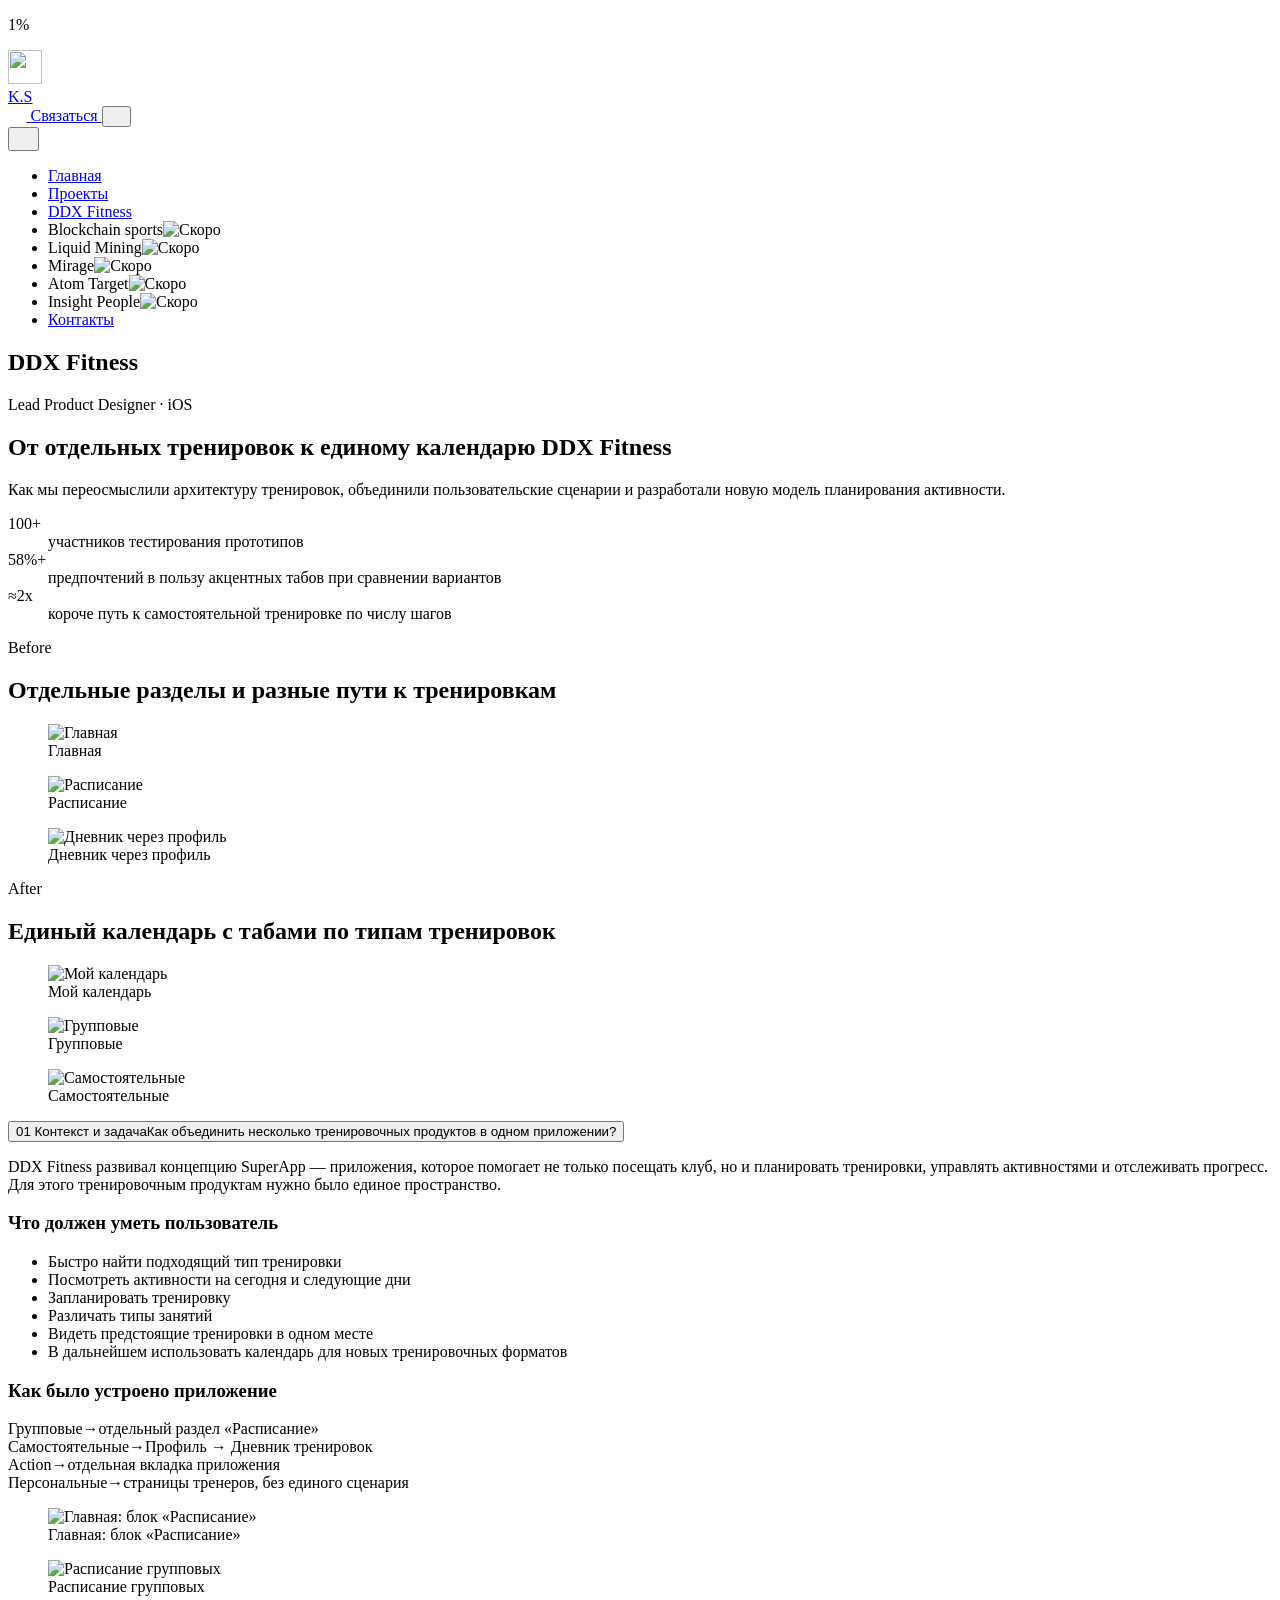
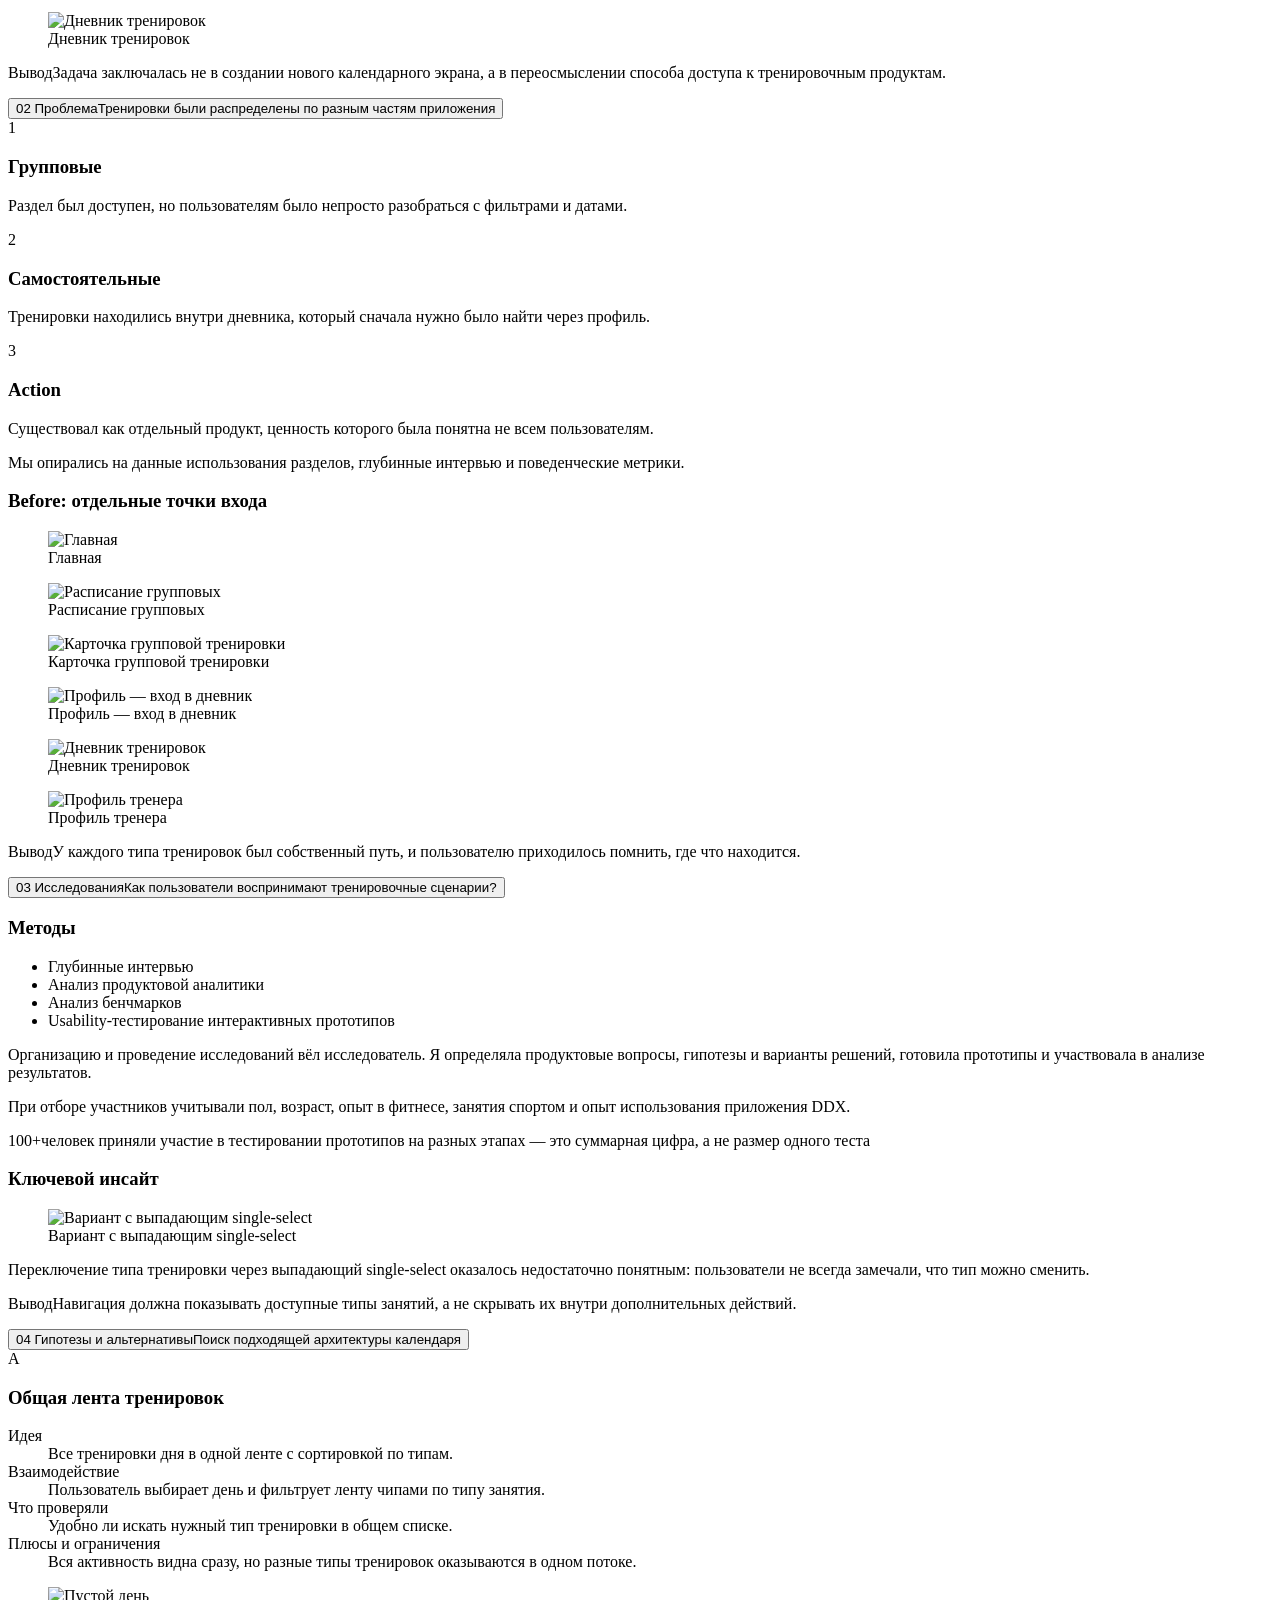
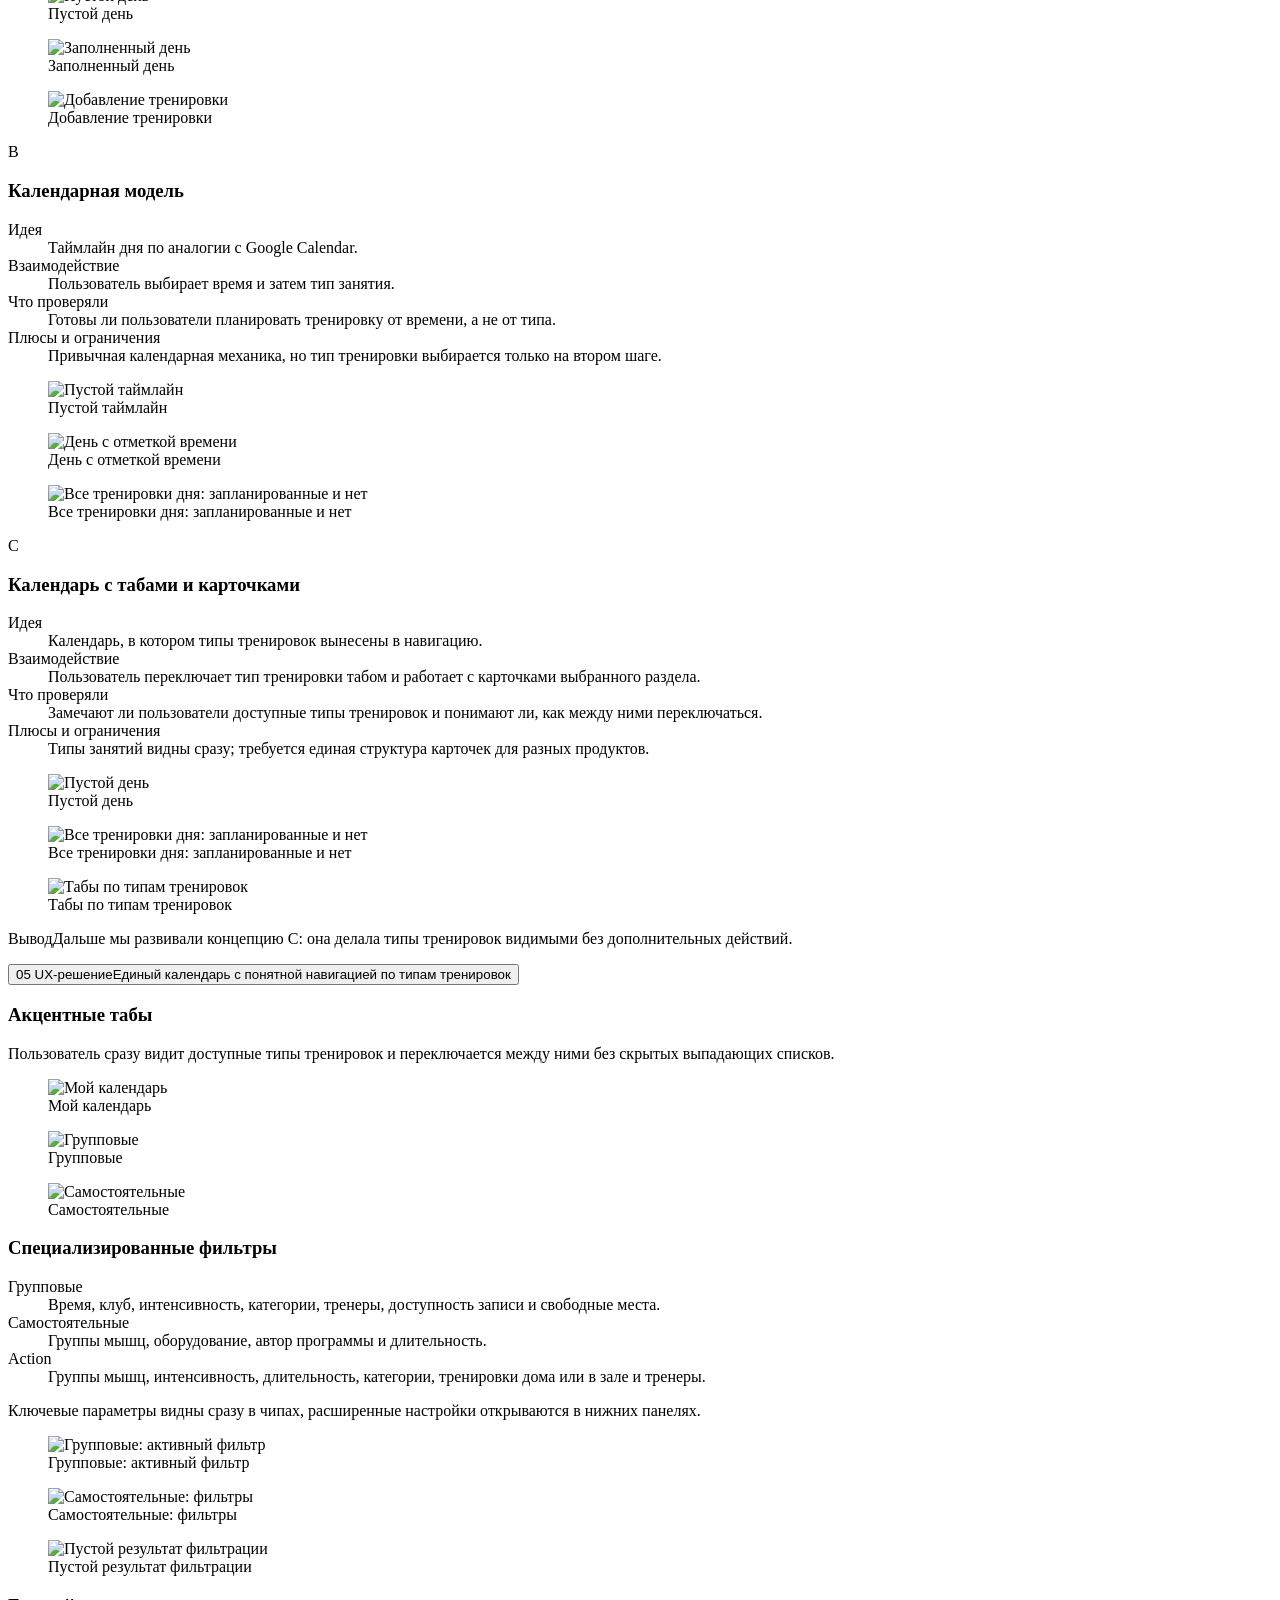
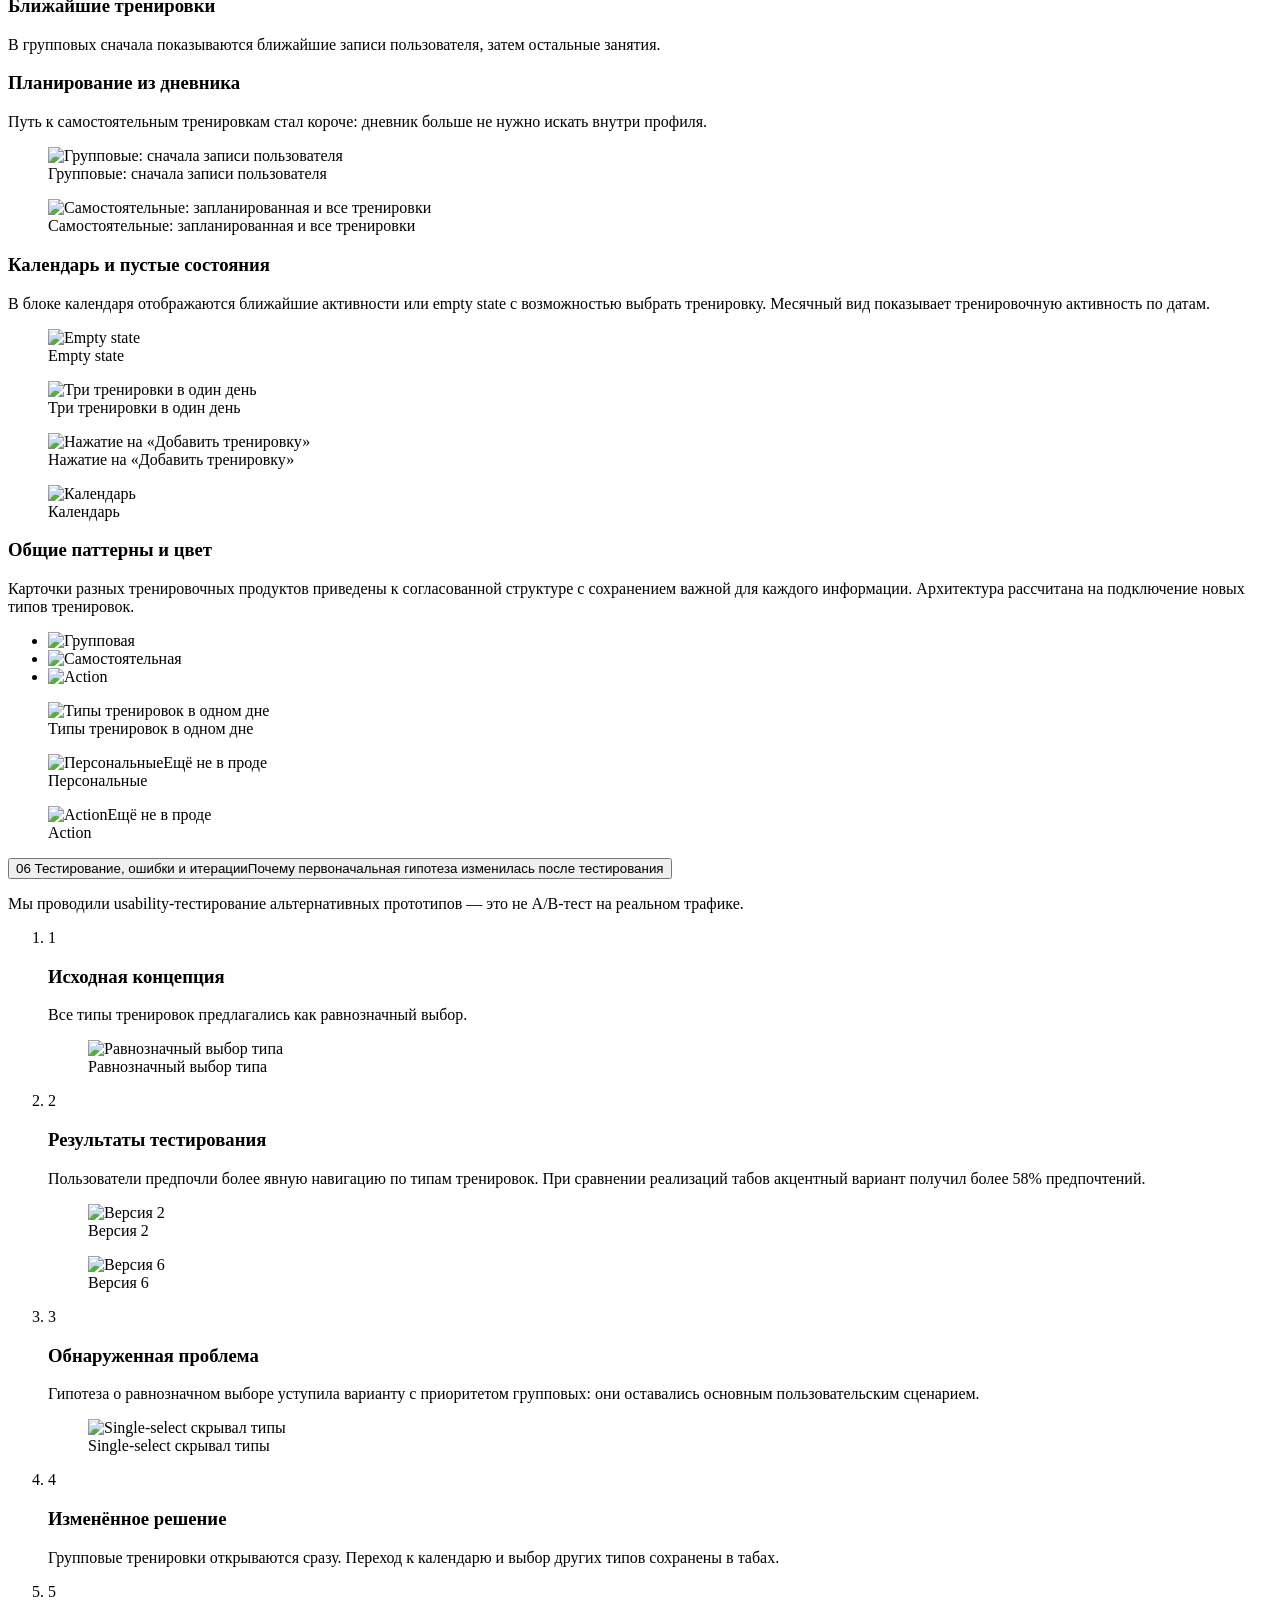
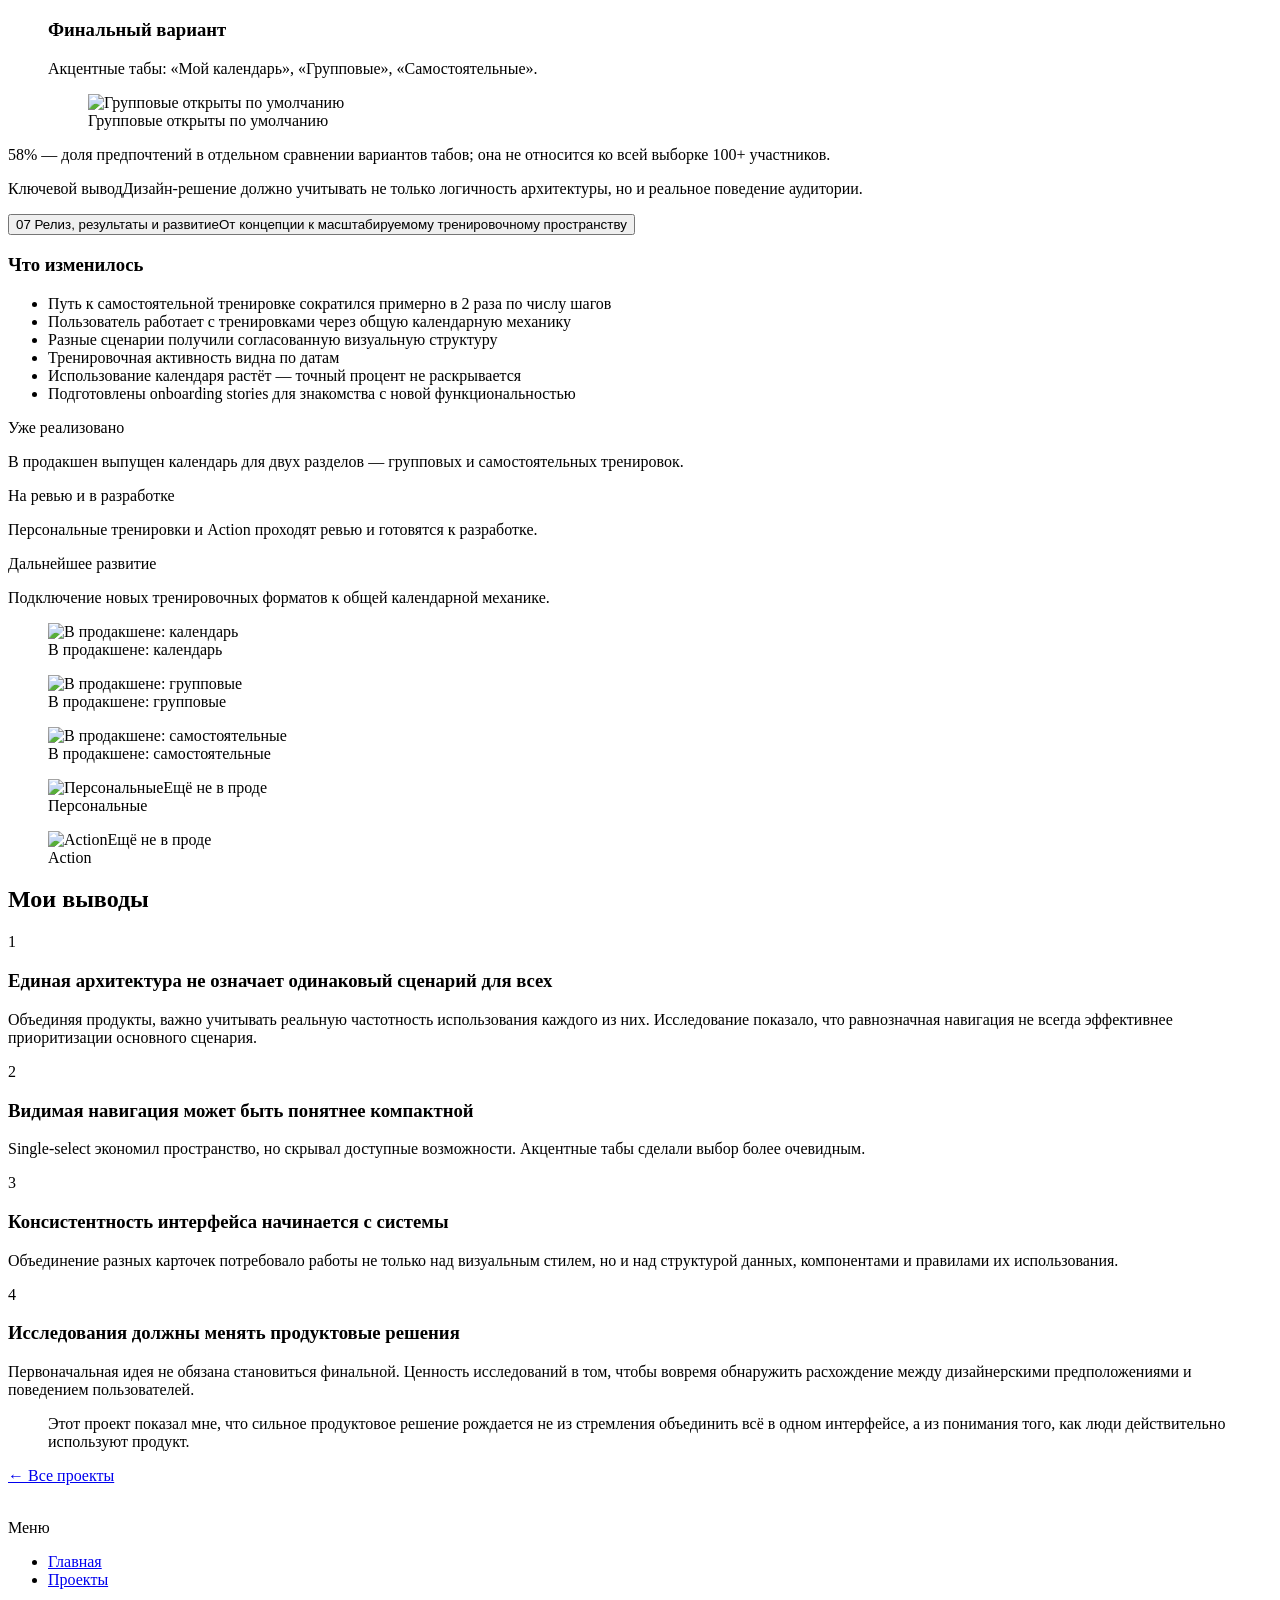
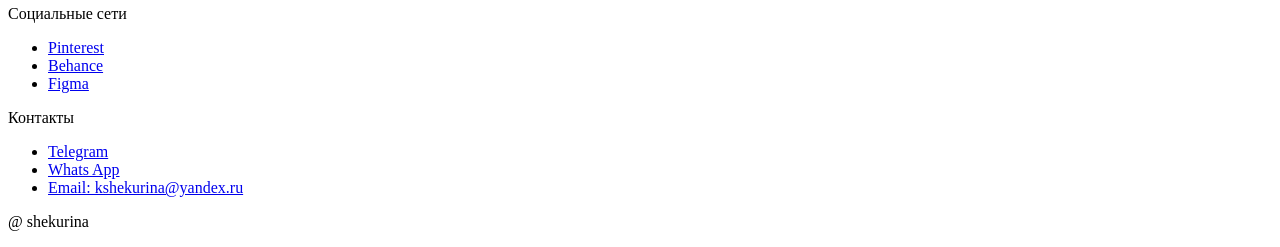
==== ddx-fitness.html @ 71bce07b "Add files via upload" ====
<!DOCTYPE html>
<html lang="ru" class="is-loading">
<head>
  <meta charset="UTF-8">
  <meta name="viewport" content="width=device-width, initial-scale=1">
  <title>DDX Fitness — Kristina Shecurina</title>
  <link rel="preconnect" href="https://fonts.googleapis.com">
  <link rel="preconnect" href="https://fonts.gstatic.com" crossorigin>
  <link href="https://fonts.googleapis.com/css2?family=Caveat&family=Inter:ital,wght@0,400;0,600;1,700&family=Inter+Tight:wght@500&family=Red+Rose:wght@700&display=swap" rel="stylesheet">
  <link rel="stylesheet" href="css/style.css?v=15">
</head>
<body data-page="ddx">

  <div class="loader" id="loader" aria-hidden="true">
    <p class="loader__num"><span id="loader-num">1</span>%</p>
  </div>

  <div class="cursor" id="cursor" aria-hidden="true">
    <img src="assets/cursor.svg" width="34" height="34" alt="">
  </div>

  <header class="header" id="header">
    <a class="logo" href="index.html" data-logo aria-label="K.S — на главную">K.S</a>
    <div class="header__actions">
      <a class="btn-contact" href="https://t.me/k_shecurina" target="_blank" rel="noopener">
        <span class="btn-contact__icon"><img src="assets/telegram.svg" width="18.462" height="15.3" alt=""></span>
        <span class="btn-contact__label">Связаться</span>
      </a>
      <button class="btn-burger" type="button" data-menu-open aria-label="Открыть меню" aria-expanded="false" aria-controls="menu">
        <img src="assets/burger.svg" width="13.125" height="10.125" alt="">
      </button>
    </div>
  </header>

  <nav class="menu" id="menu" aria-label="Меню" aria-hidden="true">
    <button class="menu__close" type="button" data-menu-close aria-label="Закрыть меню">
      <img src="assets/close.svg" width="14.9105" height="14.9673" alt="">
    </button>
    <ul class="menu__list">
      <li class="menu__item"><a class="menu__link" href="index.html#home"><span class="menu__text">Главная<img class="menu__line" src="assets/underline-orange.svg" alt=""></span></a></li>
      <li class="menu__item"><a class="menu__link" href="index.html#projects"><span class="menu__text">Проекты<img class="menu__line" src="assets/underline-orange.svg" alt=""></span></a></li>
      <li class="menu__item menu__item--sub"><a class="menu__link" href="ddx-fitness.html"><span class="menu__text">DDX Fitness<img class="menu__line" src="assets/underline-orange.svg" alt=""></span></a></li>
      <li class="menu__item menu__item--sub"><span class="menu__link is-locked" aria-disabled="true"><span class="menu__text">Blockchain sports<img class="menu__line" src="assets/underline-gray.svg" alt=""></span><span class="menu__lock"><img src="assets/lock-black.svg" width="14" height="17" alt="Скоро"></span></span></li>
      <li class="menu__item menu__item--sub"><span class="menu__link is-locked" aria-disabled="true"><span class="menu__text">Liquid Mining<img class="menu__line" src="assets/underline-gray.svg" alt=""></span><span class="menu__lock"><img src="assets/lock-black.svg" width="14" height="17" alt="Скоро"></span></span></li>
      <li class="menu__item menu__item--sub"><span class="menu__link is-locked" aria-disabled="true"><span class="menu__text">Mirage<img class="menu__line" src="assets/underline-gray.svg" alt=""></span><span class="menu__lock"><img src="assets/lock-black.svg" width="14" height="17" alt="Скоро"></span></span></li>
      <li class="menu__item menu__item--sub"><span class="menu__link is-locked" aria-disabled="true"><span class="menu__text">Atom Target<img class="menu__line" src="assets/underline-gray.svg" alt=""></span><span class="menu__lock"><img src="assets/lock-black.svg" width="14" height="17" alt="Скоро"></span></span></li>
      <li class="menu__item menu__item--sub"><span class="menu__link is-locked" aria-disabled="true"><span class="menu__text">Insight People<img class="menu__line" src="assets/underline-gray.svg" alt=""></span><span class="menu__lock"><img src="assets/lock-black.svg" width="14" height="17" alt="Скоро"></span></span></li>
      <li class="menu__item"><a class="menu__link" href="index.html#contacts"><span class="menu__text">Контакты<img class="menu__line" src="assets/underline-orange.svg" alt=""></span></a></li>
    </ul>
  </nav>

  <main class="case">
    <section class="case-hero">
      <div class="case-hero__top">
        <h1 class="case-hero__title" data-split>DDX Fitness</h1>
        <p class="case-hero__role" data-reveal>Lead Product Designer · iOS</p>
      </div>
      <div class="case-hero__lead" data-reveal style="--d: 150ms">
        <h2 class="case-hero__h">От отдельных тренировок к единому календарю DDX Fitness</h2>
        <p>Как мы переосмыслили архитектуру тренировок, объединили пользовательские сценарии и разработали новую модель планирования активности.</p>
      </div>
      <dl class="case-facts" data-reveal style="--d: 300ms">
        <div><dt>100+</dt><dd>участников тестирования прототипов</dd></div>
        <div><dt>58%+</dt><dd>предпочтений в пользу акцентных табов при сравнении вариантов</dd></div>
        <div><dt>≈2x</dt><dd>короче путь к самостоятельной тренировке по числу шагов</dd></div>
      </dl>
    </section>

    <section class="case-ba">
      <div class="case-ba__panel" data-reveal>
        <span class="case-ba__label">Before</span>
        <h2 class="case-h">Отдельные разделы и разные пути к тренировкам</h2>
        <div class="shots"><figure class="shot"><div class="shot__frame"><img src="assets/ddx/old-home.png" width="375" height="812" loading="lazy" alt="Главная" data-zoom></div><figcaption>Главная</figcaption></figure><figure class="shot"><div class="shot__frame"><img src="assets/ddx/old-schedule.png" width="375" height="812" loading="lazy" alt="Расписание" data-zoom></div><figcaption>Расписание</figcaption></figure><figure class="shot shot--crop"><div class="shot__frame"><img src="assets/ddx/old-diary.png" width="375" height="1349" loading="lazy" alt="Дневник через профиль" data-zoom></div><figcaption>Дневник через профиль</figcaption></figure></div>
      </div>
      <div class="case-ba__panel" data-reveal style="--d: 120ms">
        <span class="case-ba__label case-ba__label--after">After</span>
        <h2 class="case-h">Единый календарь с табами по типам тренировок</h2>
        <div class="shots"><figure class="shot"><div class="shot__frame"><img src="assets/ddx/final-active.png" width="390" height="846" loading="lazy" alt="Мой календарь" data-zoom></div><figcaption>Мой календарь</figcaption></figure><figure class="shot"><div class="shot__frame"><img src="assets/ddx/tabs-final.png" width="390" height="844" loading="lazy" alt="Групповые" data-zoom></div><figcaption>Групповые</figcaption></figure><figure class="shot"><div class="shot__frame"><img src="assets/ddx/self-default.png" width="390" height="844" loading="lazy" alt="Самостоятельные" data-zoom></div><figcaption>Самостоятельные</figcaption></figure></div>
      </div>
    </section>

    <section class="acc" aria-label="Этапы проекта">
        <article class="acc__item is-open">
          <button class="acc__head" type="button" aria-expanded="true" aria-controls="stage-01">
            <span class="acc__num">01</span>
            <span class="acc__titles"><span class="acc__title">Контекст и задача</span><span class="acc__sub">Как объединить несколько тренировочных продуктов в одном приложении?</span></span>
            <span class="acc__btn" aria-hidden="true"><i></i><i></i></span>
          </button>
          <div class="acc__panel" id="stage-01"><div class="acc__inner"><div class="acc__body">
<div class="case-text">
  <p>DDX Fitness развивал концепцию SuperApp — приложения, которое помогает не только посещать клуб, но и планировать тренировки, управлять активностями и отслеживать прогресс. Для этого тренировочным продуктам нужно было единое пространство.</p>
  <h3 class="case-h">Что должен уметь пользователь</h3>
  <ul class="case-list"><li>Быстро найти подходящий тип тренировки</li><li>Посмотреть активности на сегодня и следующие дни</li><li>Запланировать тренировку</li><li>Различать типы занятий</li><li>Видеть предстоящие тренировки в одном месте</li><li>В дальнейшем использовать календарь для новых тренировочных форматов</li></ul>
</div>
<h3 class="case-h">Как было устроено приложение</h3>
<div class="arch">
  <div class="arch__row"><span class="arch__node">Групповые</span><span class="arch__arrow">→</span><span class="arch__path">отдельный раздел «Расписание»</span></div>
  <div class="arch__row"><span class="arch__node">Самостоятельные</span><span class="arch__arrow">→</span><span class="arch__path">Профиль → Дневник тренировок</span></div>
  <div class="arch__row"><span class="arch__node">Action</span><span class="arch__arrow">→</span><span class="arch__path">отдельная вкладка приложения</span></div>
  <div class="arch__row"><span class="arch__node">Персональные</span><span class="arch__arrow">→</span><span class="arch__path">страницы тренеров, без единого сценария</span></div>
</div>
<div class="shots"><figure class="shot"><div class="shot__frame"><img src="assets/ddx/old-home.png" width="375" height="812" loading="lazy" alt="Главная: блок «Расписание»" data-zoom></div><figcaption>Главная: блок «Расписание»</figcaption></figure><figure class="shot"><div class="shot__frame"><img src="assets/ddx/old-schedule.png" width="375" height="812" loading="lazy" alt="Расписание групповых" data-zoom></div><figcaption>Расписание групповых</figcaption></figure><figure class="shot shot--crop"><div class="shot__frame"><img src="assets/ddx/old-diary.png" width="375" height="1349" loading="lazy" alt="Дневник тренировок" data-zoom></div><figcaption>Дневник тренировок</figcaption></figure></div>
<p class="case-note"><span class="case-note__label">Вывод</span>Задача заключалась не в создании нового календарного экрана, а в переосмыслении способа доступа к тренировочным продуктам.</p>
</div></div></div>
        </article>
        <article class="acc__item">
          <button class="acc__head" type="button" aria-expanded="false" aria-controls="stage-02">
            <span class="acc__num">02</span>
            <span class="acc__titles"><span class="acc__title">Проблема</span><span class="acc__sub">Тренировки были распределены по разным частям приложения</span></span>
            <span class="acc__btn" aria-hidden="true"><i></i><i></i></span>
          </button>
          <div class="acc__panel" id="stage-02"><div class="acc__inner"><div class="acc__body">
<div class="case-grid3">
  <div class="case-card"><span class="case-card__num">1</span><h3 class="case-h">Групповые</h3><p>Раздел был доступен, но пользователям было непросто разобраться с фильтрами и датами.</p></div>
  <div class="case-card"><span class="case-card__num">2</span><h3 class="case-h">Самостоятельные</h3><p>Тренировки находились внутри дневника, который сначала нужно было найти через профиль.</p></div>
  <div class="case-card"><span class="case-card__num">3</span><h3 class="case-h">Action</h3><p>Существовал как отдельный продукт, ценность которого была понятна не всем пользователям.</p></div>
</div>
<div class="case-text"><p>Мы опирались на данные использования разделов, глубинные интервью и поведенческие метрики.</p></div>
<h3 class="case-h">Before: отдельные точки входа</h3>
<div class="shots"><figure class="shot"><div class="shot__frame"><img src="assets/ddx/old-home.png" width="375" height="812" loading="lazy" alt="Главная" data-zoom></div><figcaption>Главная</figcaption></figure><figure class="shot"><div class="shot__frame"><img src="assets/ddx/old-schedule.png" width="375" height="812" loading="lazy" alt="Расписание групповых" data-zoom></div><figcaption>Расписание групповых</figcaption></figure><figure class="shot"><div class="shot__frame"><img src="assets/ddx/old-group.png" width="375" height="812" loading="lazy" alt="Карточка групповой тренировки" data-zoom></div><figcaption>Карточка групповой тренировки</figcaption></figure><figure class="shot shot--crop"><div class="shot__frame"><img src="assets/ddx/old-profile.png" width="375" height="1066" loading="lazy" alt="Профиль — вход в дневник" data-zoom></div><figcaption>Профиль — вход в дневник</figcaption></figure><figure class="shot shot--crop"><div class="shot__frame"><img src="assets/ddx/old-diary.png" width="375" height="1349" loading="lazy" alt="Дневник тренировок" data-zoom></div><figcaption>Дневник тренировок</figcaption></figure><figure class="shot shot--crop"><div class="shot__frame"><img src="assets/ddx/old-trainer.png" width="375" height="2291" loading="lazy" alt="Профиль тренера" data-zoom></div><figcaption>Профиль тренера</figcaption></figure></div>
<p class="case-note"><span class="case-note__label">Вывод</span>У каждого типа тренировок был собственный путь, и пользователю приходилось помнить, где что находится.</p>
</div></div></div>
        </article>
        <article class="acc__item">
          <button class="acc__head" type="button" aria-expanded="false" aria-controls="stage-03">
            <span class="acc__num">03</span>
            <span class="acc__titles"><span class="acc__title">Исследования</span><span class="acc__sub">Как пользователи воспринимают тренировочные сценарии?</span></span>
            <span class="acc__btn" aria-hidden="true"><i></i><i></i></span>
          </button>
          <div class="acc__panel" id="stage-03"><div class="acc__inner"><div class="acc__body">
<div class="case-cols">
  <div class="case-text">
    <h3 class="case-h">Методы</h3>
    <ul class="case-list"><li>Глубинные интервью</li><li>Анализ продуктовой аналитики</li><li>Анализ бенчмарков</li><li>Usability-тестирование интерактивных прототипов</li></ul>
    <p>Организацию и проведение исследований вёл исследователь. Я определяла продуктовые вопросы, гипотезы и варианты решений, готовила прототипы и участвовала в анализе результатов.</p>
    <p>При отборе участников учитывали пол, возраст, опыт в фитнесе, занятия спортом и опыт использования приложения DDX.</p>
  </div>
  <div class="case-fact"><span class="case-fact__value">100+</span><span class="case-fact__label">человек приняли участие в тестировании прототипов на разных этапах — это суммарная цифра, а не размер одного теста</span></div>
</div>
<h3 class="case-h">Ключевой инсайт</h3>
<div class="case-cols case-cols--shot">
  <div class="shots"><figure class="shot"><div class="shot__frame"><img src="assets/ddx/tabs-v1.png" width="390" height="844" loading="lazy" alt="Вариант с выпадающим single-select" data-zoom></div><figcaption>Вариант с выпадающим single-select</figcaption></figure></div>
  <div class="case-text"><p>Переключение типа тренировки через выпадающий single-select оказалось недостаточно понятным: пользователи не всегда замечали, что тип можно сменить.</p>
  <p class="case-note"><span class="case-note__label">Вывод</span>Навигация должна показывать доступные типы занятий, а не скрывать их внутри дополнительных действий.</p></div>
</div>
</div></div></div>
        </article>
        <article class="acc__item">
          <button class="acc__head" type="button" aria-expanded="false" aria-controls="stage-04">
            <span class="acc__num">04</span>
            <span class="acc__titles"><span class="acc__title">Гипотезы и альтернативы</span><span class="acc__sub">Поиск подходящей архитектуры календаря</span></span>
            <span class="acc__btn" aria-hidden="true"><i></i><i></i></span>
          </button>
          <div class="acc__panel" id="stage-04"><div class="acc__inner"><div class="acc__body">
<div class="concept">
  <div class="concept__text"><span class="concept__letter">A</span><h3 class="case-h">Общая лента тренировок</h3>
    <dl class="case-dl"><dt>Идея</dt><dd>Все тренировки дня в одной ленте с сортировкой по типам.</dd>
    <dt>Взаимодействие</dt><dd>Пользователь выбирает день и фильтрует ленту чипами по типу занятия.</dd>
    <dt>Что проверяли</dt><dd>Удобно ли искать нужный тип тренировки в общем списке.</dd>
    <dt>Плюсы и ограничения</dt><dd>Вся активность видна сразу, но разные типы тренировок оказываются в одном потоке.</dd></dl></div>
  <div class="shots"><figure class="shot"><div class="shot__frame"><img src="assets/ddx/proto-empty-v1.png" width="390" height="844" loading="lazy" alt="Пустой день" data-zoom></div><figcaption>Пустой день</figcaption></figure><figure class="shot shot--crop"><div class="shot__frame"><img src="assets/ddx/proto-full-v1.png" width="390" height="1403" loading="lazy" alt="Заполненный день" data-zoom></div><figcaption>Заполненный день</figcaption></figure><figure class="shot"><div class="shot__frame"><img src="assets/ddx/proto-add-v1.png" width="390" height="844" loading="lazy" alt="Добавление тренировки" data-zoom></div><figcaption>Добавление тренировки</figcaption></figure></div>
</div>
<div class="concept">
  <div class="concept__text"><span class="concept__letter">B</span><h3 class="case-h">Календарная модель</h3>
    <dl class="case-dl"><dt>Идея</dt><dd>Таймлайн дня по аналогии с Google Calendar.</dd>
    <dt>Взаимодействие</dt><dd>Пользователь выбирает время и затем тип занятия.</dd>
    <dt>Что проверяли</dt><dd>Готовы ли пользователи планировать тренировку от времени, а не от типа.</dd>
    <dt>Плюсы и ограничения</dt><dd>Привычная календарная механика, но тип тренировки выбирается только на втором шаге.</dd></dl></div>
  <div class="shots"><figure class="shot"><div class="shot__frame"><img src="assets/ddx/proto-empty-v2.png" width="390" height="844" loading="lazy" alt="Пустой таймлайн" data-zoom></div><figcaption>Пустой таймлайн</figcaption></figure><figure class="shot"><div class="shot__frame"><img src="assets/ddx/cal-default-v2.png" width="390" height="844" loading="lazy" alt="День с отметкой времени" data-zoom></div><figcaption>День с отметкой времени</figcaption></figure><figure class="shot"><div class="shot__frame"><img src="assets/ddx/cal-planned-v2.png" width="390" height="844" loading="lazy" alt="Все тренировки дня: запланированные и нет" data-zoom></div><figcaption>Все тренировки дня: запланированные и нет</figcaption></figure></div>
</div>
<div class="concept">
  <div class="concept__text"><span class="concept__letter">C</span><h3 class="case-h">Календарь с табами и карточками</h3>
    <dl class="case-dl"><dt>Идея</dt><dd>Календарь, в котором типы тренировок вынесены в навигацию.</dd>
    <dt>Взаимодействие</dt><dd>Пользователь переключает тип тренировки табом и работает с карточками выбранного раздела.</dd>
    <dt>Что проверяли</dt><dd>Замечают ли пользователи доступные типы тренировок и понимают ли, как между ними переключаться.</dd>
    <dt>Плюсы и ограничения</dt><dd>Типы занятий видны сразу; требуется единая структура карточек для разных продуктов.</dd></dl></div>
  <div class="shots"><figure class="shot"><div class="shot__frame"><img src="assets/ddx/cal-default-v1.png" width="390" height="844" loading="lazy" alt="Пустой день" data-zoom></div><figcaption>Пустой день</figcaption></figure><figure class="shot"><div class="shot__frame"><img src="assets/ddx/cal-planned-v1.png" width="390" height="844" loading="lazy" alt="Все тренировки дня: запланированные и нет" data-zoom></div><figcaption>Все тренировки дня: запланированные и нет</figcaption></figure><figure class="shot"><div class="shot__frame"><img src="assets/ddx/tabs-v6.png" width="390" height="844" loading="lazy" alt="Табы по типам тренировок" data-zoom></div><figcaption>Табы по типам тренировок</figcaption></figure></div>
</div>
<p class="case-note"><span class="case-note__label">Вывод</span>Дальше мы развивали концепцию C: она делала типы тренировок видимыми без дополнительных действий.</p>
</div></div></div>
        </article>
        <article class="acc__item">
          <button class="acc__head" type="button" aria-expanded="false" aria-controls="stage-05">
            <span class="acc__num">05</span>
            <span class="acc__titles"><span class="acc__title">UX-решение</span><span class="acc__sub">Единый календарь с понятной навигацией по типам тренировок</span></span>
            <span class="acc__btn" aria-hidden="true"><i></i><i></i></span>
          </button>
          <div class="acc__panel" id="stage-05"><div class="acc__inner"><div class="acc__body">
<div class="decision">
  <div class="case-text"><h3 class="case-h">Акцентные табы</h3><p>Пользователь сразу видит доступные типы тренировок и переключается между ними без скрытых выпадающих списков.</p></div>
  <div class="shots"><figure class="shot"><div class="shot__frame"><img src="assets/ddx/final-active.png" width="390" height="846" loading="lazy" alt="Мой календарь" data-zoom></div><figcaption>Мой календарь</figcaption></figure><figure class="shot"><div class="shot__frame"><img src="assets/ddx/tabs-final.png" width="390" height="844" loading="lazy" alt="Групповые" data-zoom></div><figcaption>Групповые</figcaption></figure><figure class="shot"><div class="shot__frame"><img src="assets/ddx/self-default.png" width="390" height="844" loading="lazy" alt="Самостоятельные" data-zoom></div><figcaption>Самостоятельные</figcaption></figure></div>
</div>
<div class="decision">
  <div class="case-text"><h3 class="case-h">Специализированные фильтры</h3>
    <dl class="case-dl"><dt>Групповые</dt><dd>Время, клуб, интенсивность, категории, тренеры, доступность записи и свободные места.</dd>
    <dt>Самостоятельные</dt><dd>Группы мышц, оборудование, автор программы и длительность.</dd>
    <dt>Action</dt><dd>Группы мышц, интенсивность, длительность, категории, тренировки дома или в зале и тренеры.</dd></dl>
    <p>Ключевые параметры видны сразу в чипах, расширенные настройки открываются в нижних панелях.</p></div>
  <div class="shots"><figure class="shot"><div class="shot__frame"><img src="assets/ddx/group-filters.png" width="390" height="844" loading="lazy" alt="Групповые: активный фильтр" data-zoom></div><figcaption>Групповые: активный фильтр</figcaption></figure><figure class="shot"><div class="shot__frame"><img src="assets/ddx/self-filters.png" width="390" height="844" loading="lazy" alt="Самостоятельные: фильтры" data-zoom></div><figcaption>Самостоятельные: фильтры</figcaption></figure><figure class="shot"><div class="shot__frame"><img src="assets/ddx/group-empty.png" width="390" height="842" loading="lazy" alt="Пустой результат фильтрации" data-zoom></div><figcaption>Пустой результат фильтрации</figcaption></figure></div>
</div>
<div class="decision">
  <div class="case-text"><h3 class="case-h">Ближайшие тренировки</h3><p>В групповых сначала показываются ближайшие записи пользователя, затем остальные занятия.</p>
    <h3 class="case-h">Планирование из дневника</h3><p>Путь к самостоятельным тренировкам стал короче: дневник больше не нужно искать внутри профиля.</p></div>
  <div class="shots"><figure class="shot"><div class="shot__frame"><img src="assets/ddx/near-2.png" width="390" height="844" loading="lazy" alt="Групповые: сначала записи пользователя" data-zoom></div><figcaption>Групповые: сначала записи пользователя</figcaption></figure><figure class="shot"><div class="shot__frame"><img src="assets/ddx/near-all.png" width="390" height="844" loading="lazy" alt="Самостоятельные: запланированная и все тренировки" data-zoom></div><figcaption>Самостоятельные: запланированная и все тренировки</figcaption></figure></div>
</div>
<div class="decision">
  <div class="case-text"><h3 class="case-h">Календарь и пустые состояния</h3><p>В блоке календаря отображаются ближайшие активности или empty state с возможностью выбрать тренировку. Месячный вид показывает тренировочную активность по датам.</p></div>
  <div class="shots shots--flow"><figure class="shot"><div class="shot__frame"><img src="assets/ddx/flow-empty.png" width="390" height="846" loading="lazy" alt="Empty state" data-zoom></div><figcaption>Empty state</figcaption></figure><figure class="shot"><div class="shot__frame"><img src="assets/ddx/flow-3.png" width="390" height="920" loading="lazy" alt="Три тренировки в один день" data-zoom></div><figcaption>Три тренировки в один день</figcaption></figure><figure class="shot"><div class="shot__frame"><img src="assets/ddx/flow-add.png" width="393" height="920" loading="lazy" alt="Нажатие на «Добавить тренировку»" data-zoom></div><figcaption>Нажатие на «Добавить тренировку»</figcaption></figure><figure class="shot"><div class="shot__frame"><img src="assets/ddx/flow-calendar.png" width="390" height="844" loading="lazy" alt="Календарь" data-zoom></div><figcaption>Календарь</figcaption></figure></div>
</div>
<div class="decision">
  <div class="case-text"><h3 class="case-h">Общие паттерны и цвет</h3><p>Карточки разных тренировочных продуктов приведены к согласованной структуре с сохранением важной для каждого информации. Архитектура рассчитана на подключение новых типов тренировок.</p>
    <ul class="legend"><li><img src="assets/ddx/chip-group.png" width="74" height="20" alt="Групповая"></li><li><img src="assets/ddx/chip-self.png" width="112" height="20" alt="Самостоятельная"></li><li><img src="assets/ddx/chip-action.png" width="50" height="20" alt="Action"></li></ul></div>
  <div class="shots"><figure class="shot"><div class="shot__frame"><img src="assets/ddx/final-diary-active.png" width="390" height="846" loading="lazy" alt="Типы тренировок в одном дне" data-zoom></div><figcaption>Типы тренировок в одном дне</figcaption></figure><figure class="shot shot--blur"><div class="shot__frame"><img src="assets/ddx/personal.png" width="390" height="844" loading="lazy" alt="Персональные"><span class="shot__badge">Ещё не в проде</span></div><figcaption>Персональные</figcaption></figure><figure class="shot shot--blur"><div class="shot__frame"><img src="assets/ddx/action.png" width="390" height="844" loading="lazy" alt="Action"><span class="shot__badge">Ещё не в проде</span></div><figcaption>Action</figcaption></figure></div>
</div>
</div></div></div>
        </article>
        <article class="acc__item">
          <button class="acc__head" type="button" aria-expanded="false" aria-controls="stage-06">
            <span class="acc__num">06</span>
            <span class="acc__titles"><span class="acc__title">Тестирование, ошибки и итерации</span><span class="acc__sub">Почему первоначальная гипотеза изменилась после тестирования</span></span>
            <span class="acc__btn" aria-hidden="true"><i></i><i></i></span>
          </button>
          <div class="acc__panel" id="stage-06"><div class="acc__inner"><div class="acc__body">
<div class="case-text"><p>Мы проводили usability-тестирование альтернативных прототипов — это не A/B-тест на реальном трафике.</p></div>
<ol class="steps">
  <li class="steps__item"><span class="steps__num">1</span><h3 class="case-h">Исходная концепция</h3><p>Все типы тренировок предлагались как равнозначный выбор.</p><div class="shots"><figure class="shot"><div class="shot__frame"><img src="assets/ddx/cal-default-v1.png" width="390" height="844" loading="lazy" alt="Равнозначный выбор типа" data-zoom></div><figcaption>Равнозначный выбор типа</figcaption></figure></div></li>
  <li class="steps__item"><span class="steps__num">2</span><h3 class="case-h">Результаты тестирования</h3><p>Пользователи предпочли более явную навигацию по типам тренировок. При сравнении реализаций табов акцентный вариант получил более 58% предпочтений.</p><div class="shots"><figure class="shot"><div class="shot__frame"><img src="assets/ddx/tabs-v2.png" width="390" height="844" loading="lazy" alt="Версия 2" data-zoom></div><figcaption>Версия 2</figcaption></figure><figure class="shot"><div class="shot__frame"><img src="assets/ddx/tabs-v6.png" width="390" height="844" loading="lazy" alt="Версия 6" data-zoom></div><figcaption>Версия 6</figcaption></figure></div></li>
  <li class="steps__item"><span class="steps__num">3</span><h3 class="case-h">Обнаруженная проблема</h3><p>Гипотеза о равнозначном выборе уступила варианту с приоритетом групповых: они оставались основным пользовательским сценарием.</p><div class="shots"><figure class="shot"><div class="shot__frame"><img src="assets/ddx/tabs-v1.png" width="390" height="844" loading="lazy" alt="Single-select скрывал типы" data-zoom></div><figcaption>Single-select скрывал типы</figcaption></figure></div></li>
  <li class="steps__item"><span class="steps__num">4</span><h3 class="case-h">Изменённое решение</h3><p>Групповые тренировки открываются сразу. Переход к календарю и выбор других типов сохранены в табах.</p></li>
  <li class="steps__item"><span class="steps__num">5</span><h3 class="case-h">Финальный вариант</h3><p>Акцентные табы: «Мой календарь», «Групповые», «Самостоятельные».</p><div class="shots"><figure class="shot"><div class="shot__frame"><img src="assets/ddx/tabs-final.png" width="390" height="844" loading="lazy" alt="Групповые открыты по умолчанию" data-zoom></div><figcaption>Групповые открыты по умолчанию</figcaption></figure></div></li>
</ol>
<p class="case-foot">58% — доля предпочтений в отдельном сравнении вариантов табов; она не относится ко всей выборке 100+ участников.</p>
<p class="case-note"><span class="case-note__label">Ключевой вывод</span>Дизайн-решение должно учитывать не только логичность архитектуры, но и реальное поведение аудитории.</p>
</div></div></div>
        </article>
        <article class="acc__item">
          <button class="acc__head" type="button" aria-expanded="false" aria-controls="stage-07">
            <span class="acc__num">07</span>
            <span class="acc__titles"><span class="acc__title">Релиз, результаты и развитие</span><span class="acc__sub">От концепции к масштабируемому тренировочному пространству</span></span>
            <span class="acc__btn" aria-hidden="true"><i></i><i></i></span>
          </button>
          <div class="acc__panel" id="stage-07"><div class="acc__inner"><div class="acc__body">
<div class="case-text">
  <h3 class="case-h">Что изменилось</h3>
  <ul class="case-list"><li>Путь к самостоятельной тренировке сократился примерно в 2 раза по числу шагов</li><li>Пользователь работает с тренировками через общую календарную механику</li><li>Разные сценарии получили согласованную визуальную структуру</li><li>Тренировочная активность видна по датам</li><li>Использование календаря растёт — точный процент не раскрывается</li><li>Подготовлены onboarding stories для знакомства с новой функциональностью</li></ul>
</div>
<div class="case-grid3 status">
  <div class="case-card"><span class="status__label status__label--done">Уже реализовано</span><p>В продакшен выпущен календарь для двух разделов — групповых и самостоятельных тренировок.</p></div>
  <div class="case-card"><span class="status__label status__label--wip">На ревью и в разработке</span><p>Персональные тренировки и Action проходят ревью и готовятся к разработке.</p></div>
  <div class="case-card"><span class="status__label">Дальнейшее развитие</span><p>Подключение новых тренировочных форматов к общей календарной механике.</p></div>
</div>
<div class="shots"><figure class="shot"><div class="shot__frame"><img src="assets/ddx/final-active.png" width="390" height="846" loading="lazy" alt="В продакшене: календарь" data-zoom></div><figcaption>В продакшене: календарь</figcaption></figure><figure class="shot"><div class="shot__frame"><img src="assets/ddx/group-default.png" width="390" height="844" loading="lazy" alt="В продакшене: групповые" data-zoom></div><figcaption>В продакшене: групповые</figcaption></figure><figure class="shot"><div class="shot__frame"><img src="assets/ddx/self-default.png" width="390" height="844" loading="lazy" alt="В продакшене: самостоятельные" data-zoom></div><figcaption>В продакшене: самостоятельные</figcaption></figure><figure class="shot shot--blur"><div class="shot__frame"><img src="assets/ddx/personal.png" width="390" height="844" loading="lazy" alt="Персональные"><span class="shot__badge">Ещё не в проде</span></div><figcaption>Персональные</figcaption></figure><figure class="shot shot--blur"><div class="shot__frame"><img src="assets/ddx/action.png" width="390" height="844" loading="lazy" alt="Action"><span class="shot__badge">Ещё не в проде</span></div><figcaption>Action</figcaption></figure></div>
</div></div></div>
        </article>
    </section>

    <section class="takeaways">
      <h2 class="takeaways__title" data-split>Мои выводы</h2>
      <div class="takeaways__grid">
        <div class="case-card" data-reveal><span class="case-card__num">1</span><h3 class="case-h">Единая архитектура не означает одинаковый сценарий для всех</h3><p>Объединяя продукты, важно учитывать реальную частотность использования каждого из них. Исследование показало, что равнозначная навигация не всегда эффективнее приоритизации основного сценария.</p></div>
        <div class="case-card" data-reveal style="--d: 80ms"><span class="case-card__num">2</span><h3 class="case-h">Видимая навигация может быть понятнее компактной</h3><p>Single-select экономил пространство, но скрывал доступные возможности. Акцентные табы сделали выбор более очевидным.</p></div>
        <div class="case-card" data-reveal><span class="case-card__num">3</span><h3 class="case-h">Консистентность интерфейса начинается с системы</h3><p>Объединение разных карточек потребовало работы не только над визуальным стилем, но и над структурой данных, компонентами и правилами их использования.</p></div>
        <div class="case-card" data-reveal style="--d: 80ms"><span class="case-card__num">4</span><h3 class="case-h">Исследования должны менять продуктовые решения</h3><p>Первоначальная идея не обязана становиться финальной. Ценность исследований в том, чтобы вовремя обнаружить расхождение между дизайнерскими предположениями и поведением пользователей.</p></div>
      </div>
      <blockquote class="takeaways__quote" data-reveal>Этот проект показал мне, что сильное продуктовое решение рождается не из стремления объединить всё в одном интерфейсе, а из понимания того, как люди действительно используют продукт.</blockquote>
      <a class="case-back" href="index.html#projects" data-reveal><span aria-hidden="true">←</span> Все проекты</a>
    </section>
  </main>

  <div class="lightbox" id="lightbox" aria-hidden="true"><img alt=""></div>

  <footer class="footer" id="contacts">
    <div class="footer__cols">
      <div class="footer__col" data-reveal>
        <p class="footer__label">Меню</p>
        <ul>
          <li><a class="link" href="index.html#home">Главная</a></li>
          <li><a class="link" href="index.html#projects">Проекты</a></li>
        </ul>
      </div>
      <div class="footer__col" data-reveal style="--d: 100ms">
        <p class="footer__label">Социальные сети</p>
        <ul>
          <li><a class="link" href="https://ru.pinterest.com/ShekurinaProductDesigner/" target="_blank" rel="noopener">Pinterest</a></li>
          <li><a class="link" href="https://www.behance.net/kristinshcheku" target="_blank" rel="noopener">Behance</a></li>
          <li><a class="link" href="https://www.figma.com/design/wg0SSWU6YS7OdEj5748S8h/Portfolio-2026?node-id=7-16685&t=d7juMtPPTQgLZVu6-1" target="_blank" rel="noopener">Figma</a></li>
        </ul>
      </div>
      <div class="footer__col" data-reveal style="--d: 200ms">
        <p class="footer__label">Контакты</p>
        <ul>
          <li><a class="link" href="https://t.me/k_shecurina" target="_blank" rel="noopener">Telegram</a></li>
          <li><a class="link" href="https://wa.me/79090577886" target="_blank" rel="noopener">Whats App</a></li>
          <li><a class="link" href="mailto:kshekurina@yandex.ru">Email: kshekurina@yandex.ru</a></li>
        </ul>
      </div>
    </div>
    <p class="footer__giant" data-split="chars" aria-label="@ shekurina">@ shekurina</p>
  </footer>

  <script src="js/main.js?v=15"></script>
</body>
</html>
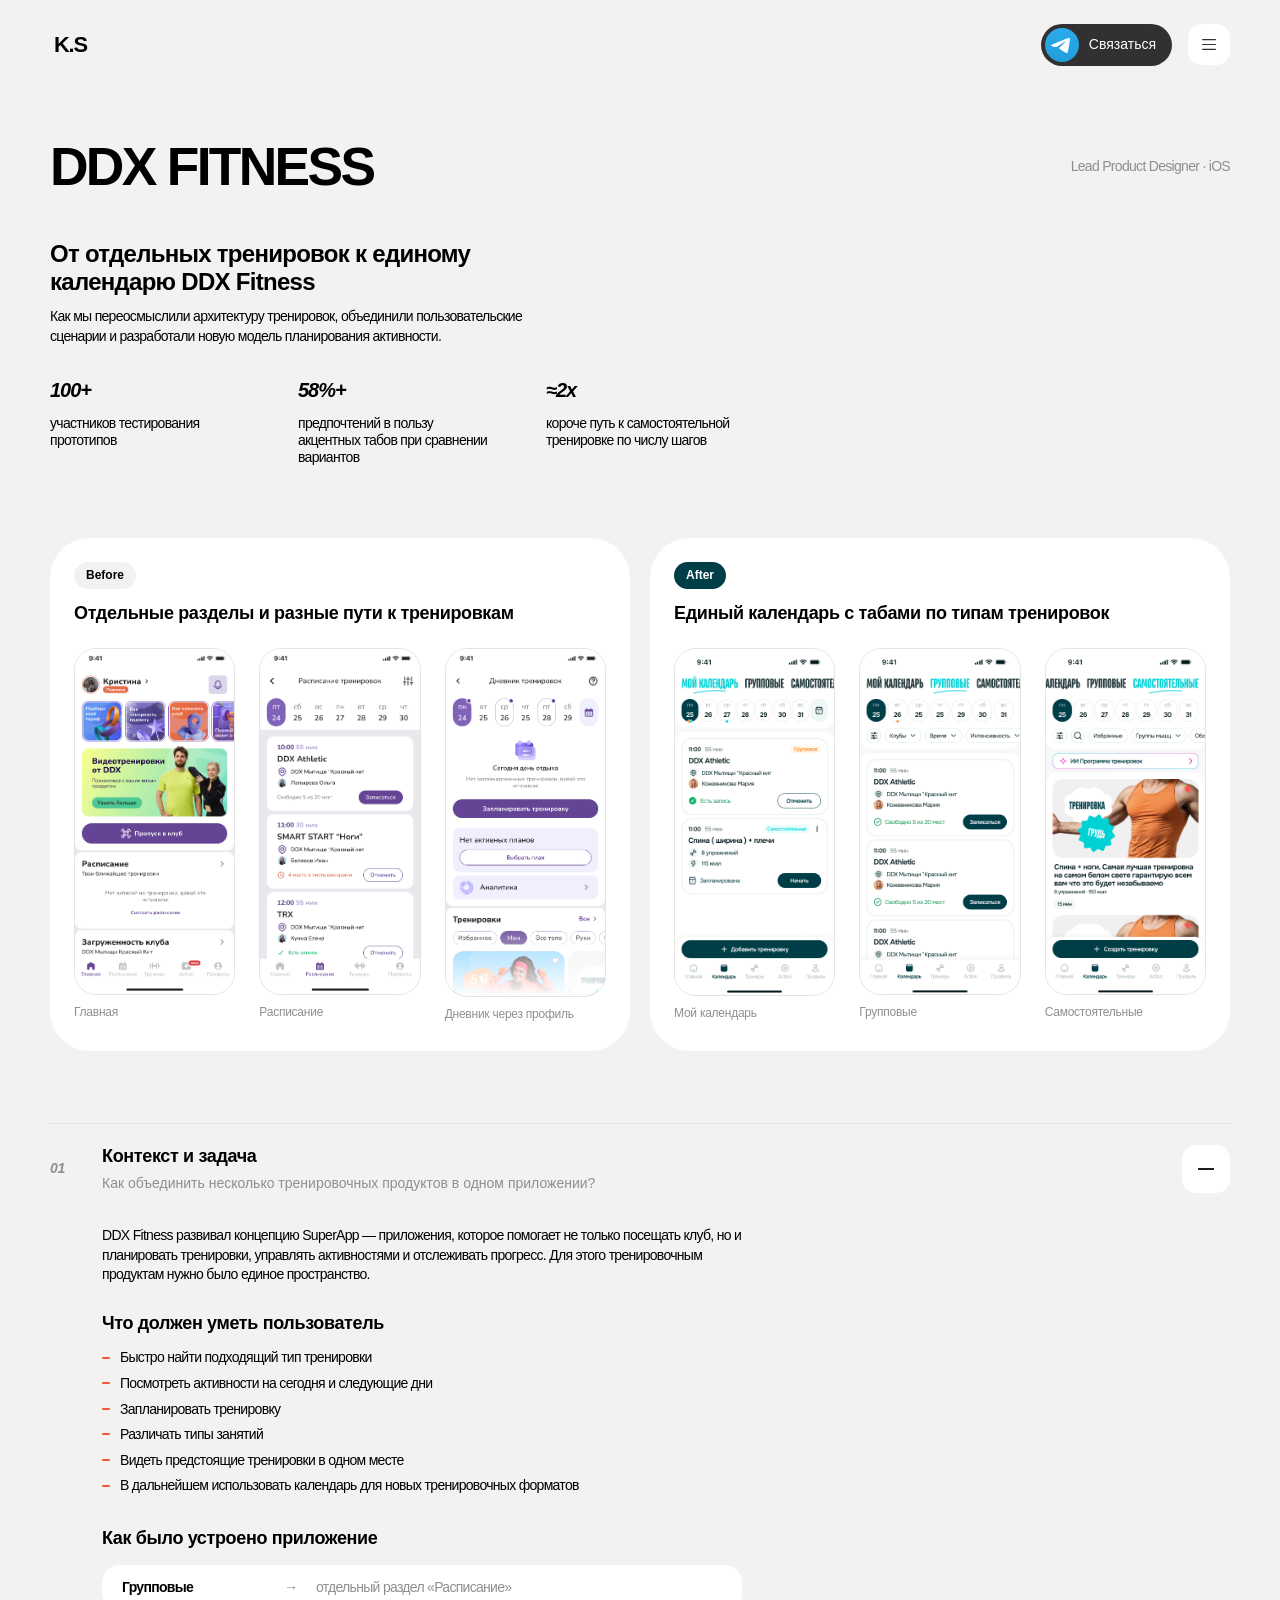
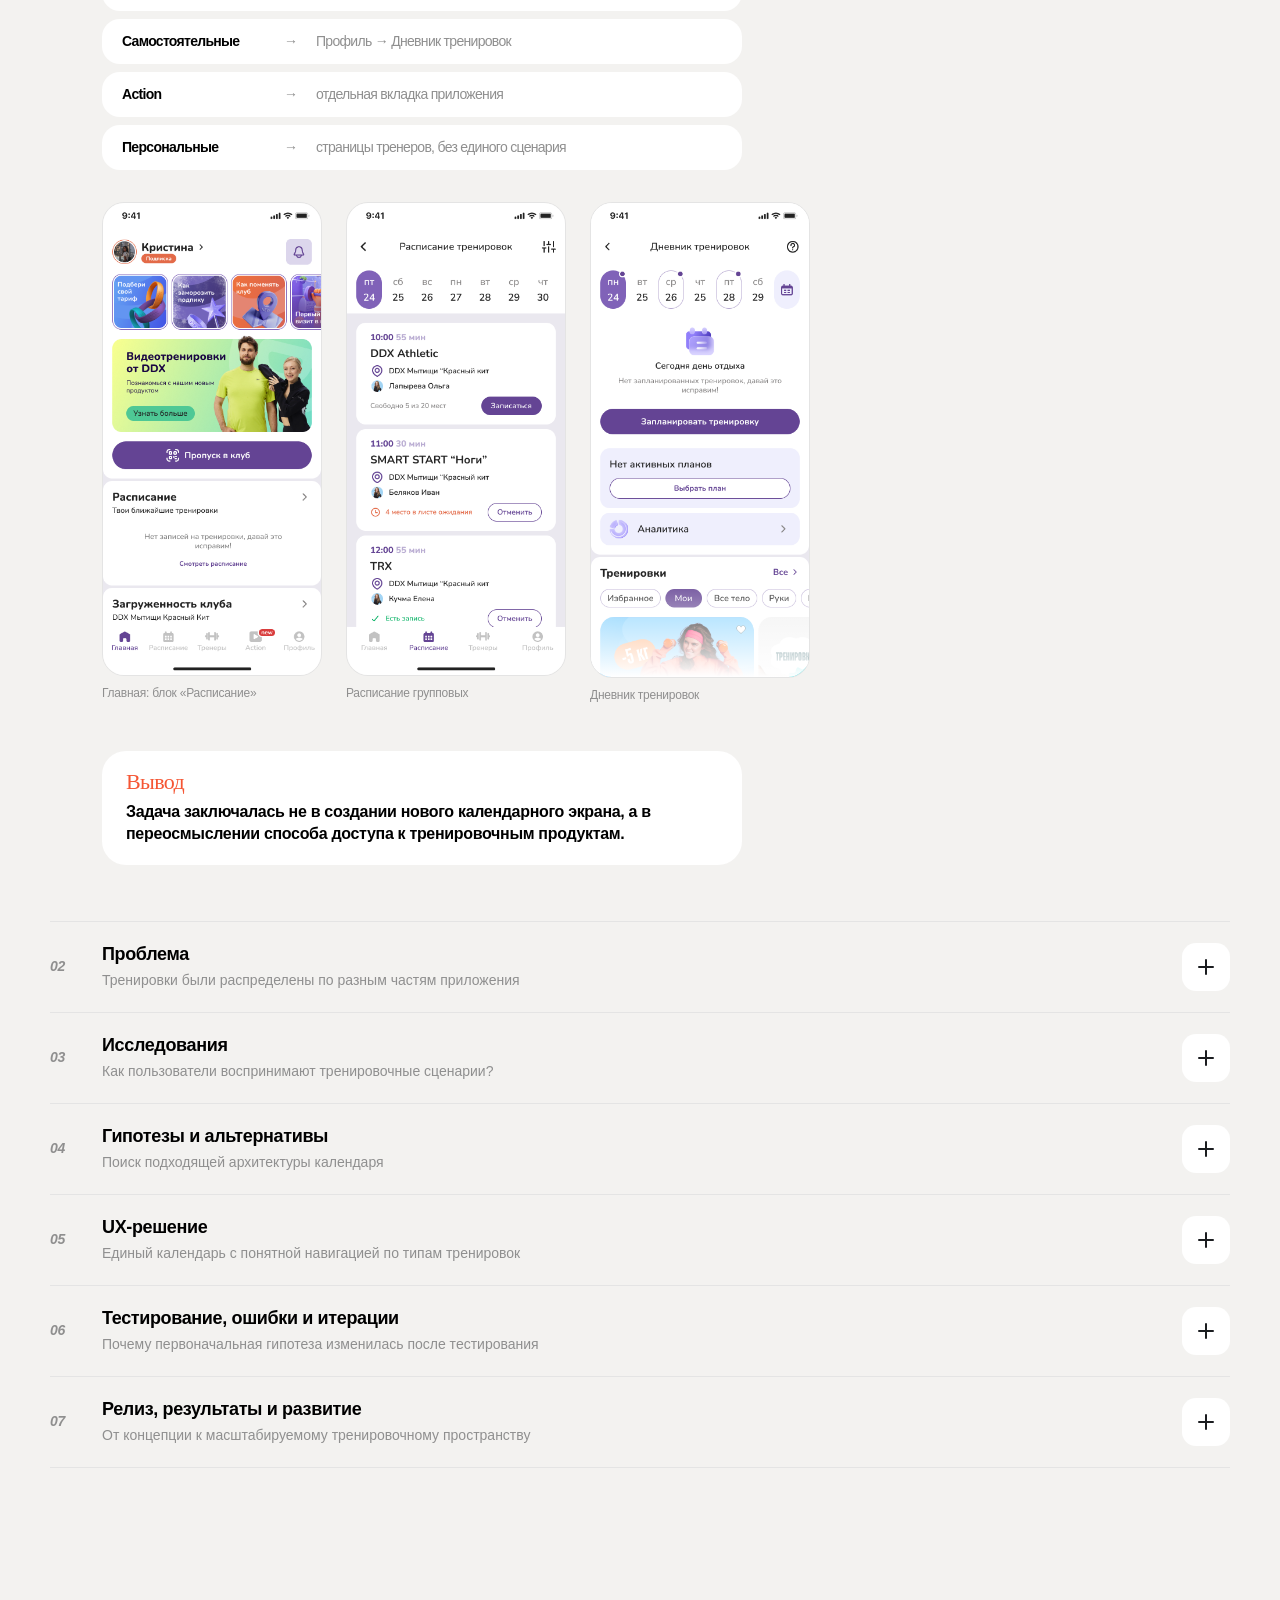
==== commit 287e092e: "Add files via upload" ====
--- a/ddx-fitness.html
+++ b/ddx-fitness.html
@@ -7,7 +7,7 @@
   <link rel="preconnect" href="https://fonts.googleapis.com">
   <link rel="preconnect" href="https://fonts.gstatic.com" crossorigin>
   <link href="https://fonts.googleapis.com/css2?family=Caveat&family=Inter:ital,wght@0,400;0,600;1,700&family=Inter+Tight:wght@500&family=Red+Rose:wght@700&display=swap" rel="stylesheet">
-  <link rel="stylesheet" href="css/style.css?v=15">
+  <link rel="stylesheet" href="style.css?v=15">
 </head>
 <body data-page="ddx">
 
@@ -16,36 +16,36 @@
   </div>
 
   <div class="cursor" id="cursor" aria-hidden="true">
-    <img src="assets/cursor.svg" width="34" height="34" alt="">
+    <img src="cursor.svg" width="34" height="34" alt="">
   </div>
 
   <header class="header" id="header">
     <a class="logo" href="index.html" data-logo aria-label="K.S — на главную">K.S</a>
     <div class="header__actions">
       <a class="btn-contact" href="https://t.me/k_shecurina" target="_blank" rel="noopener">
-        <span class="btn-contact__icon"><img src="assets/telegram.svg" width="18.462" height="15.3" alt=""></span>
+        <span class="btn-contact__icon"><img src="telegram.svg" width="18.462" height="15.3" alt=""></span>
         <span class="btn-contact__label">Связаться</span>
       </a>
       <button class="btn-burger" type="button" data-menu-open aria-label="Открыть меню" aria-expanded="false" aria-controls="menu">
-        <img src="assets/burger.svg" width="13.125" height="10.125" alt="">
+        <img src="burger.svg" width="13.125" height="10.125" alt="">
       </button>
     </div>
   </header>
 
   <nav class="menu" id="menu" aria-label="Меню" aria-hidden="true">
     <button class="menu__close" type="button" data-menu-close aria-label="Закрыть меню">
-      <img src="assets/close.svg" width="14.9105" height="14.9673" alt="">
+      <img src="close.svg" width="14.9105" height="14.9673" alt="">
     </button>
     <ul class="menu__list">
-      <li class="menu__item"><a class="menu__link" href="index.html#home"><span class="menu__text">Главная<img class="menu__line" src="assets/underline-orange.svg" alt=""></span></a></li>
-      <li class="menu__item"><a class="menu__link" href="index.html#projects"><span class="menu__text">Проекты<img class="menu__line" src="assets/underline-orange.svg" alt=""></span></a></li>
-      <li class="menu__item menu__item--sub"><a class="menu__link" href="ddx-fitness.html"><span class="menu__text">DDX Fitness<img class="menu__line" src="assets/underline-orange.svg" alt=""></span></a></li>
-      <li class="menu__item menu__item--sub"><span class="menu__link is-locked" aria-disabled="true"><span class="menu__text">Blockchain sports<img class="menu__line" src="assets/underline-gray.svg" alt=""></span><span class="menu__lock"><img src="assets/lock-black.svg" width="14" height="17" alt="Скоро"></span></span></li>
-      <li class="menu__item menu__item--sub"><span class="menu__link is-locked" aria-disabled="true"><span class="menu__text">Liquid Mining<img class="menu__line" src="assets/underline-gray.svg" alt=""></span><span class="menu__lock"><img src="assets/lock-black.svg" width="14" height="17" alt="Скоро"></span></span></li>
-      <li class="menu__item menu__item--sub"><span class="menu__link is-locked" aria-disabled="true"><span class="menu__text">Mirage<img class="menu__line" src="assets/underline-gray.svg" alt=""></span><span class="menu__lock"><img src="assets/lock-black.svg" width="14" height="17" alt="Скоро"></span></span></li>
-      <li class="menu__item menu__item--sub"><span class="menu__link is-locked" aria-disabled="true"><span class="menu__text">Atom Target<img class="menu__line" src="assets/underline-gray.svg" alt=""></span><span class="menu__lock"><img src="assets/lock-black.svg" width="14" height="17" alt="Скоро"></span></span></li>
-      <li class="menu__item menu__item--sub"><span class="menu__link is-locked" aria-disabled="true"><span class="menu__text">Insight People<img class="menu__line" src="assets/underline-gray.svg" alt=""></span><span class="menu__lock"><img src="assets/lock-black.svg" width="14" height="17" alt="Скоро"></span></span></li>
-      <li class="menu__item"><a class="menu__link" href="index.html#contacts"><span class="menu__text">Контакты<img class="menu__line" src="assets/underline-orange.svg" alt=""></span></a></li>
+      <li class="menu__item"><a class="menu__link" href="index.html#home"><span class="menu__text">Главная<img class="menu__line" src="underline-orange.svg" alt=""></span></a></li>
+      <li class="menu__item"><a class="menu__link" href="index.html#projects"><span class="menu__text">Проекты<img class="menu__line" src="underline-orange.svg" alt=""></span></a></li>
+      <li class="menu__item menu__item--sub"><a class="menu__link" href="ddx-fitness.html"><span class="menu__text">DDX Fitness<img class="menu__line" src="underline-orange.svg" alt=""></span></a></li>
+      <li class="menu__item menu__item--sub"><span class="menu__link is-locked" aria-disabled="true"><span class="menu__text">Blockchain sports<img class="menu__line" src="underline-gray.svg" alt=""></span><span class="menu__lock"><img src="lock-black.svg" width="14" height="17" alt="Скоро"></span></span></li>
+      <li class="menu__item menu__item--sub"><span class="menu__link is-locked" aria-disabled="true"><span class="menu__text">Liquid Mining<img class="menu__line" src="underline-gray.svg" alt=""></span><span class="menu__lock"><img src="lock-black.svg" width="14" height="17" alt="Скоро"></span></span></li>
+      <li class="menu__item menu__item--sub"><span class="menu__link is-locked" aria-disabled="true"><span class="menu__text">Mirage<img class="menu__line" src="underline-gray.svg" alt=""></span><span class="menu__lock"><img src="lock-black.svg" width="14" height="17" alt="Скоро"></span></span></li>
+      <li class="menu__item menu__item--sub"><span class="menu__link is-locked" aria-disabled="true"><span class="menu__text">Atom Target<img class="menu__line" src="underline-gray.svg" alt=""></span><span class="menu__lock"><img src="lock-black.svg" width="14" height="17" alt="Скоро"></span></span></li>
+      <li class="menu__item menu__item--sub"><span class="menu__link is-locked" aria-disabled="true"><span class="menu__text">Insight People<img class="menu__line" src="underline-gray.svg" alt=""></span><span class="menu__lock"><img src="lock-black.svg" width="14" height="17" alt="Скоро"></span></span></li>
+      <li class="menu__item"><a class="menu__link" href="index.html#contacts"><span class="menu__text">Контакты<img class="menu__line" src="underline-orange.svg" alt=""></span></a></li>
     </ul>
   </nav>
 
@@ -70,12 +70,12 @@
       <div class="case-ba__panel" data-reveal>
         <span class="case-ba__label">Before</span>
         <h2 class="case-h">Отдельные разделы и разные пути к тренировкам</h2>
-        <div class="shots"><figure class="shot"><div class="shot__frame"><img src="assets/ddx/old-home.png" width="375" height="812" loading="lazy" alt="Главная" data-zoom></div><figcaption>Главная</figcaption></figure><figure class="shot"><div class="shot__frame"><img src="assets/ddx/old-schedule.png" width="375" height="812" loading="lazy" alt="Расписание" data-zoom></div><figcaption>Расписание</figcaption></figure><figure class="shot shot--crop"><div class="shot__frame"><img src="assets/ddx/old-diary.png" width="375" height="1349" loading="lazy" alt="Дневник через профиль" data-zoom></div><figcaption>Дневник через профиль</figcaption></figure></div>
+        <div class="shots"><figure class="shot"><div class="shot__frame"><img src="old-home.png" width="375" height="812" loading="lazy" alt="Главная" data-zoom></div><figcaption>Главная</figcaption></figure><figure class="shot"><div class="shot__frame"><img src="old-schedule.png" width="375" height="812" loading="lazy" alt="Расписание" data-zoom></div><figcaption>Расписание</figcaption></figure><figure class="shot shot--crop"><div class="shot__frame"><img src="old-diary.png" width="375" height="1349" loading="lazy" alt="Дневник через профиль" data-zoom></div><figcaption>Дневник через профиль</figcaption></figure></div>
       </div>
       <div class="case-ba__panel" data-reveal style="--d: 120ms">
         <span class="case-ba__label case-ba__label--after">After</span>
         <h2 class="case-h">Единый календарь с табами по типам тренировок</h2>
-        <div class="shots"><figure class="shot"><div class="shot__frame"><img src="assets/ddx/final-active.png" width="390" height="846" loading="lazy" alt="Мой календарь" data-zoom></div><figcaption>Мой календарь</figcaption></figure><figure class="shot"><div class="shot__frame"><img src="assets/ddx/tabs-final.png" width="390" height="844" loading="lazy" alt="Групповые" data-zoom></div><figcaption>Групповые</figcaption></figure><figure class="shot"><div class="shot__frame"><img src="assets/ddx/self-default.png" width="390" height="844" loading="lazy" alt="Самостоятельные" data-zoom></div><figcaption>Самостоятельные</figcaption></figure></div>
+        <div class="shots"><figure class="shot"><div class="shot__frame"><img src="final-active.png" width="390" height="846" loading="lazy" alt="Мой календарь" data-zoom></div><figcaption>Мой календарь</figcaption></figure><figure class="shot"><div class="shot__frame"><img src="tabs-final.png" width="390" height="844" loading="lazy" alt="Групповые" data-zoom></div><figcaption>Групповые</figcaption></figure><figure class="shot"><div class="shot__frame"><img src="self-default.png" width="390" height="844" loading="lazy" alt="Самостоятельные" data-zoom></div><figcaption>Самостоятельные</figcaption></figure></div>
       </div>
     </section>
 
@@ -99,7 +99,7 @@
   <div class="arch__row"><span class="arch__node">Action</span><span class="arch__arrow">→</span><span class="arch__path">отдельная вкладка приложения</span></div>
   <div class="arch__row"><span class="arch__node">Персональные</span><span class="arch__arrow">→</span><span class="arch__path">страницы тренеров, без единого сценария</span></div>
 </div>
-<div class="shots"><figure class="shot"><div class="shot__frame"><img src="assets/ddx/old-home.png" width="375" height="812" loading="lazy" alt="Главная: блок «Расписание»" data-zoom></div><figcaption>Главная: блок «Расписание»</figcaption></figure><figure class="shot"><div class="shot__frame"><img src="assets/ddx/old-schedule.png" width="375" height="812" loading="lazy" alt="Расписание групповых" data-zoom></div><figcaption>Расписание групповых</figcaption></figure><figure class="shot shot--crop"><div class="shot__frame"><img src="assets/ddx/old-diary.png" width="375" height="1349" loading="lazy" alt="Дневник тренировок" data-zoom></div><figcaption>Дневник тренировок</figcaption></figure></div>
+<div class="shots"><figure class="shot"><div class="shot__frame"><img src="old-home.png" width="375" height="812" loading="lazy" alt="Главная: блок «Расписание»" data-zoom></div><figcaption>Главная: блок «Расписание»</figcaption></figure><figure class="shot"><div class="shot__frame"><img src="old-schedule.png" width="375" height="812" loading="lazy" alt="Расписание групповых" data-zoom></div><figcaption>Расписание групповых</figcaption></figure><figure class="shot shot--crop"><div class="shot__frame"><img src="old-diary.png" width="375" height="1349" loading="lazy" alt="Дневник тренировок" data-zoom></div><figcaption>Дневник тренировок</figcaption></figure></div>
 <p class="case-note"><span class="case-note__label">Вывод</span>Задача заключалась не в создании нового календарного экрана, а в переосмыслении способа доступа к тренировочным продуктам.</p>
 </div></div></div>
         </article>
@@ -117,7 +117,7 @@
 </div>
 <div class="case-text"><p>Мы опирались на данные использования разделов, глубинные интервью и поведенческие метрики.</p></div>
 <h3 class="case-h">Before: отдельные точки входа</h3>
-<div class="shots"><figure class="shot"><div class="shot__frame"><img src="assets/ddx/old-home.png" width="375" height="812" loading="lazy" alt="Главная" data-zoom></div><figcaption>Главная</figcaption></figure><figure class="shot"><div class="shot__frame"><img src="assets/ddx/old-schedule.png" width="375" height="812" loading="lazy" alt="Расписание групповых" data-zoom></div><figcaption>Расписание групповых</figcaption></figure><figure class="shot"><div class="shot__frame"><img src="assets/ddx/old-group.png" width="375" height="812" loading="lazy" alt="Карточка групповой тренировки" data-zoom></div><figcaption>Карточка групповой тренировки</figcaption></figure><figure class="shot shot--crop"><div class="shot__frame"><img src="assets/ddx/old-profile.png" width="375" height="1066" loading="lazy" alt="Профиль — вход в дневник" data-zoom></div><figcaption>Профиль — вход в дневник</figcaption></figure><figure class="shot shot--crop"><div class="shot__frame"><img src="assets/ddx/old-diary.png" width="375" height="1349" loading="lazy" alt="Дневник тренировок" data-zoom></div><figcaption>Дневник тренировок</figcaption></figure><figure class="shot shot--crop"><div class="shot__frame"><img src="assets/ddx/old-trainer.png" width="375" height="2291" loading="lazy" alt="Профиль тренера" data-zoom></div><figcaption>Профиль тренера</figcaption></figure></div>
+<div class="shots"><figure class="shot"><div class="shot__frame"><img src="old-home.png" width="375" height="812" loading="lazy" alt="Главная" data-zoom></div><figcaption>Главная</figcaption></figure><figure class="shot"><div class="shot__frame"><img src="old-schedule.png" width="375" height="812" loading="lazy" alt="Расписание групповых" data-zoom></div><figcaption>Расписание групповых</figcaption></figure><figure class="shot"><div class="shot__frame"><img src="old-group.png" width="375" height="812" loading="lazy" alt="Карточка групповой тренировки" data-zoom></div><figcaption>Карточка групповой тренировки</figcaption></figure><figure class="shot shot--crop"><div class="shot__frame"><img src="old-profile.png" width="375" height="1066" loading="lazy" alt="Профиль — вход в дневник" data-zoom></div><figcaption>Профиль — вход в дневник</figcaption></figure><figure class="shot shot--crop"><div class="shot__frame"><img src="old-diary.png" width="375" height="1349" loading="lazy" alt="Дневник тренировок" data-zoom></div><figcaption>Дневник тренировок</figcaption></figure><figure class="shot shot--crop"><div class="shot__frame"><img src="old-trainer.png" width="375" height="2291" loading="lazy" alt="Профиль тренера" data-zoom></div><figcaption>Профиль тренера</figcaption></figure></div>
 <p class="case-note"><span class="case-note__label">Вывод</span>У каждого типа тренировок был собственный путь, и пользователю приходилось помнить, где что находится.</p>
 </div></div></div>
         </article>
@@ -139,7 +139,7 @@
 </div>
 <h3 class="case-h">Ключевой инсайт</h3>
 <div class="case-cols case-cols--shot">
-  <div class="shots"><figure class="shot"><div class="shot__frame"><img src="assets/ddx/tabs-v1.png" width="390" height="844" loading="lazy" alt="Вариант с выпадающим single-select" data-zoom></div><figcaption>Вариант с выпадающим single-select</figcaption></figure></div>
+  <div class="shots"><figure class="shot"><div class="shot__frame"><img src="tabs-v1.png" width="390" height="844" loading="lazy" alt="Вариант с выпадающим single-select" data-zoom></div><figcaption>Вариант с выпадающим single-select</figcaption></figure></div>
   <div class="case-text"><p>Переключение типа тренировки через выпадающий single-select оказалось недостаточно понятным: пользователи не всегда замечали, что тип можно сменить.</p>
   <p class="case-note"><span class="case-note__label">Вывод</span>Навигация должна показывать доступные типы занятий, а не скрывать их внутри дополнительных действий.</p></div>
 </div>
@@ -158,7 +158,7 @@
     <dt>Взаимодействие</dt><dd>Пользователь выбирает день и фильтрует ленту чипами по типу занятия.</dd>
     <dt>Что проверяли</dt><dd>Удобно ли искать нужный тип тренировки в общем списке.</dd>
     <dt>Плюсы и ограничения</dt><dd>Вся активность видна сразу, но разные типы тренировок оказываются в одном потоке.</dd></dl></div>
-  <div class="shots"><figure class="shot"><div class="shot__frame"><img src="assets/ddx/proto-empty-v1.png" width="390" height="844" loading="lazy" alt="Пустой день" data-zoom></div><figcaption>Пустой день</figcaption></figure><figure class="shot shot--crop"><div class="shot__frame"><img src="assets/ddx/proto-full-v1.png" width="390" height="1403" loading="lazy" alt="Заполненный день" data-zoom></div><figcaption>Заполненный день</figcaption></figure><figure class="shot"><div class="shot__frame"><img src="assets/ddx/proto-add-v1.png" width="390" height="844" loading="lazy" alt="Добавление тренировки" data-zoom></div><figcaption>Добавление тренировки</figcaption></figure></div>
+  <div class="shots"><figure class="shot"><div class="shot__frame"><img src="proto-empty-v1.png" width="390" height="844" loading="lazy" alt="Пустой день" data-zoom></div><figcaption>Пустой день</figcaption></figure><figure class="shot shot--crop"><div class="shot__frame"><img src="proto-full-v1.png" width="390" height="1403" loading="lazy" alt="Заполненный день" data-zoom></div><figcaption>Заполненный день</figcaption></figure><figure class="shot"><div class="shot__frame"><img src="proto-add-v1.png" width="390" height="844" loading="lazy" alt="Добавление тренировки" data-zoom></div><figcaption>Добавление тренировки</figcaption></figure></div>
 </div>
 <div class="concept">
   <div class="concept__text"><span class="concept__letter">B</span><h3 class="case-h">Календарная модель</h3>
@@ -166,7 +166,7 @@
     <dt>Взаимодействие</dt><dd>Пользователь выбирает время и затем тип занятия.</dd>
     <dt>Что проверяли</dt><dd>Готовы ли пользователи планировать тренировку от времени, а не от типа.</dd>
     <dt>Плюсы и ограничения</dt><dd>Привычная календарная механика, но тип тренировки выбирается только на втором шаге.</dd></dl></div>
-  <div class="shots"><figure class="shot"><div class="shot__frame"><img src="assets/ddx/proto-empty-v2.png" width="390" height="844" loading="lazy" alt="Пустой таймлайн" data-zoom></div><figcaption>Пустой таймлайн</figcaption></figure><figure class="shot"><div class="shot__frame"><img src="assets/ddx/cal-default-v2.png" width="390" height="844" loading="lazy" alt="День с отметкой времени" data-zoom></div><figcaption>День с отметкой времени</figcaption></figure><figure class="shot"><div class="shot__frame"><img src="assets/ddx/cal-planned-v2.png" width="390" height="844" loading="lazy" alt="Все тренировки дня: запланированные и нет" data-zoom></div><figcaption>Все тренировки дня: запланированные и нет</figcaption></figure></div>
+  <div class="shots"><figure class="shot"><div class="shot__frame"><img src="proto-empty-v2.png" width="390" height="844" loading="lazy" alt="Пустой таймлайн" data-zoom></div><figcaption>Пустой таймлайн</figcaption></figure><figure class="shot"><div class="shot__frame"><img src="cal-default-v2.png" width="390" height="844" loading="lazy" alt="День с отметкой времени" data-zoom></div><figcaption>День с отметкой времени</figcaption></figure><figure class="shot"><div class="shot__frame"><img src="cal-planned-v2.png" width="390" height="844" loading="lazy" alt="Все тренировки дня: запланированные и нет" data-zoom></div><figcaption>Все тренировки дня: запланированные и нет</figcaption></figure></div>
 </div>
 <div class="concept">
   <div class="concept__text"><span class="concept__letter">C</span><h3 class="case-h">Календарь с табами и карточками</h3>
@@ -174,7 +174,7 @@
     <dt>Взаимодействие</dt><dd>Пользователь переключает тип тренировки табом и работает с карточками выбранного раздела.</dd>
     <dt>Что проверяли</dt><dd>Замечают ли пользователи доступные типы тренировок и понимают ли, как между ними переключаться.</dd>
     <dt>Плюсы и ограничения</dt><dd>Типы занятий видны сразу; требуется единая структура карточек для разных продуктов.</dd></dl></div>
-  <div class="shots"><figure class="shot"><div class="shot__frame"><img src="assets/ddx/cal-default-v1.png" width="390" height="844" loading="lazy" alt="Пустой день" data-zoom></div><figcaption>Пустой день</figcaption></figure><figure class="shot"><div class="shot__frame"><img src="assets/ddx/cal-planned-v1.png" width="390" height="844" loading="lazy" alt="Все тренировки дня: запланированные и нет" data-zoom></div><figcaption>Все тренировки дня: запланированные и нет</figcaption></figure><figure class="shot"><div class="shot__frame"><img src="assets/ddx/tabs-v6.png" width="390" height="844" loading="lazy" alt="Табы по типам тренировок" data-zoom></div><figcaption>Табы по типам тренировок</figcaption></figure></div>
+  <div class="shots"><figure class="shot"><div class="shot__frame"><img src="cal-default-v1.png" width="390" height="844" loading="lazy" alt="Пустой день" data-zoom></div><figcaption>Пустой день</figcaption></figure><figure class="shot"><div class="shot__frame"><img src="cal-planned-v1.png" width="390" height="844" loading="lazy" alt="Все тренировки дня: запланированные и нет" data-zoom></div><figcaption>Все тренировки дня: запланированные и нет</figcaption></figure><figure class="shot"><div class="shot__frame"><img src="tabs-v6.png" width="390" height="844" loading="lazy" alt="Табы по типам тренировок" data-zoom></div><figcaption>Табы по типам тренировок</figcaption></figure></div>
 </div>
 <p class="case-note"><span class="case-note__label">Вывод</span>Дальше мы развивали концепцию C: она делала типы тренировок видимыми без дополнительных действий.</p>
 </div></div></div>
@@ -188,7 +188,7 @@
           <div class="acc__panel" id="stage-05"><div class="acc__inner"><div class="acc__body">
 <div class="decision">
   <div class="case-text"><h3 class="case-h">Акцентные табы</h3><p>Пользователь сразу видит доступные типы тренировок и переключается между ними без скрытых выпадающих списков.</p></div>
-  <div class="shots"><figure class="shot"><div class="shot__frame"><img src="assets/ddx/final-active.png" width="390" height="846" loading="lazy" alt="Мой календарь" data-zoom></div><figcaption>Мой календарь</figcaption></figure><figure class="shot"><div class="shot__frame"><img src="assets/ddx/tabs-final.png" width="390" height="844" loading="lazy" alt="Групповые" data-zoom></div><figcaption>Групповые</figcaption></figure><figure class="shot"><div class="shot__frame"><img src="assets/ddx/self-default.png" width="390" height="844" loading="lazy" alt="Самостоятельные" data-zoom></div><figcaption>Самостоятельные</figcaption></figure></div>
+  <div class="shots"><figure class="shot"><div class="shot__frame"><img src="final-active.png" width="390" height="846" loading="lazy" alt="Мой календарь" data-zoom></div><figcaption>Мой календарь</figcaption></figure><figure class="shot"><div class="shot__frame"><img src="tabs-final.png" width="390" height="844" loading="lazy" alt="Групповые" data-zoom></div><figcaption>Групповые</figcaption></figure><figure class="shot"><div class="shot__frame"><img src="self-default.png" width="390" height="844" loading="lazy" alt="Самостоятельные" data-zoom></div><figcaption>Самостоятельные</figcaption></figure></div>
 </div>
 <div class="decision">
   <div class="case-text"><h3 class="case-h">Специализированные фильтры</h3>
@@ -196,21 +196,21 @@
     <dt>Самостоятельные</dt><dd>Группы мышц, оборудование, автор программы и длительность.</dd>
     <dt>Action</dt><dd>Группы мышц, интенсивность, длительность, категории, тренировки дома или в зале и тренеры.</dd></dl>
     <p>Ключевые параметры видны сразу в чипах, расширенные настройки открываются в нижних панелях.</p></div>
-  <div class="shots"><figure class="shot"><div class="shot__frame"><img src="assets/ddx/group-filters.png" width="390" height="844" loading="lazy" alt="Групповые: активный фильтр" data-zoom></div><figcaption>Групповые: активный фильтр</figcaption></figure><figure class="shot"><div class="shot__frame"><img src="assets/ddx/self-filters.png" width="390" height="844" loading="lazy" alt="Самостоятельные: фильтры" data-zoom></div><figcaption>Самостоятельные: фильтры</figcaption></figure><figure class="shot"><div class="shot__frame"><img src="assets/ddx/group-empty.png" width="390" height="842" loading="lazy" alt="Пустой результат фильтрации" data-zoom></div><figcaption>Пустой результат фильтрации</figcaption></figure></div>
+  <div class="shots"><figure class="shot"><div class="shot__frame"><img src="group-filters.png" width="390" height="844" loading="lazy" alt="Групповые: активный фильтр" data-zoom></div><figcaption>Групповые: активный фильтр</figcaption></figure><figure class="shot"><div class="shot__frame"><img src="self-filters.png" width="390" height="844" loading="lazy" alt="Самостоятельные: фильтры" data-zoom></div><figcaption>Самостоятельные: фильтры</figcaption></figure><figure class="shot"><div class="shot__frame"><img src="group-empty.png" width="390" height="842" loading="lazy" alt="Пустой результат фильтрации" data-zoom></div><figcaption>Пустой результат фильтрации</figcaption></figure></div>
 </div>
 <div class="decision">
   <div class="case-text"><h3 class="case-h">Ближайшие тренировки</h3><p>В групповых сначала показываются ближайшие записи пользователя, затем остальные занятия.</p>
     <h3 class="case-h">Планирование из дневника</h3><p>Путь к самостоятельным тренировкам стал короче: дневник больше не нужно искать внутри профиля.</p></div>
-  <div class="shots"><figure class="shot"><div class="shot__frame"><img src="assets/ddx/near-2.png" width="390" height="844" loading="lazy" alt="Групповые: сначала записи пользователя" data-zoom></div><figcaption>Групповые: сначала записи пользователя</figcaption></figure><figure class="shot"><div class="shot__frame"><img src="assets/ddx/near-all.png" width="390" height="844" loading="lazy" alt="Самостоятельные: запланированная и все тренировки" data-zoom></div><figcaption>Самостоятельные: запланированная и все тренировки</figcaption></figure></div>
+  <div class="shots"><figure class="shot"><div class="shot__frame"><img src="near-2.png" width="390" height="844" loading="lazy" alt="Групповые: сначала записи пользователя" data-zoom></div><figcaption>Групповые: сначала записи пользователя</figcaption></figure><figure class="shot"><div class="shot__frame"><img src="near-all.png" width="390" height="844" loading="lazy" alt="Самостоятельные: запланированная и все тренировки" data-zoom></div><figcaption>Самостоятельные: запланированная и все тренировки</figcaption></figure></div>
 </div>
 <div class="decision">
   <div class="case-text"><h3 class="case-h">Календарь и пустые состояния</h3><p>В блоке календаря отображаются ближайшие активности или empty state с возможностью выбрать тренировку. Месячный вид показывает тренировочную активность по датам.</p></div>
-  <div class="shots shots--flow"><figure class="shot"><div class="shot__frame"><img src="assets/ddx/flow-empty.png" width="390" height="846" loading="lazy" alt="Empty state" data-zoom></div><figcaption>Empty state</figcaption></figure><figure class="shot"><div class="shot__frame"><img src="assets/ddx/flow-3.png" width="390" height="920" loading="lazy" alt="Три тренировки в один день" data-zoom></div><figcaption>Три тренировки в один день</figcaption></figure><figure class="shot"><div class="shot__frame"><img src="assets/ddx/flow-add.png" width="393" height="920" loading="lazy" alt="Нажатие на «Добавить тренировку»" data-zoom></div><figcaption>Нажатие на «Добавить тренировку»</figcaption></figure><figure class="shot"><div class="shot__frame"><img src="assets/ddx/flow-calendar.png" width="390" height="844" loading="lazy" alt="Календарь" data-zoom></div><figcaption>Календарь</figcaption></figure></div>
+  <div class="shots shots--flow"><figure class="shot"><div class="shot__frame"><img src="flow-empty.png" width="390" height="846" loading="lazy" alt="Empty state" data-zoom></div><figcaption>Empty state</figcaption></figure><figure class="shot"><div class="shot__frame"><img src="flow-3.png" width="390" height="920" loading="lazy" alt="Три тренировки в один день" data-zoom></div><figcaption>Три тренировки в один день</figcaption></figure><figure class="shot"><div class="shot__frame"><img src="flow-add.png" width="393" height="920" loading="lazy" alt="Нажатие на «Добавить тренировку»" data-zoom></div><figcaption>Нажатие на «Добавить тренировку»</figcaption></figure><figure class="shot"><div class="shot__frame"><img src="flow-calendar.png" width="390" height="844" loading="lazy" alt="Календарь" data-zoom></div><figcaption>Календарь</figcaption></figure></div>
 </div>
 <div class="decision">
   <div class="case-text"><h3 class="case-h">Общие паттерны и цвет</h3><p>Карточки разных тренировочных продуктов приведены к согласованной структуре с сохранением важной для каждого информации. Архитектура рассчитана на подключение новых типов тренировок.</p>
-    <ul class="legend"><li><img src="assets/ddx/chip-group.png" width="74" height="20" alt="Групповая"></li><li><img src="assets/ddx/chip-self.png" width="112" height="20" alt="Самостоятельная"></li><li><img src="assets/ddx/chip-action.png" width="50" height="20" alt="Action"></li></ul></div>
-  <div class="shots"><figure class="shot"><div class="shot__frame"><img src="assets/ddx/final-diary-active.png" width="390" height="846" loading="lazy" alt="Типы тренировок в одном дне" data-zoom></div><figcaption>Типы тренировок в одном дне</figcaption></figure><figure class="shot shot--blur"><div class="shot__frame"><img src="assets/ddx/personal.png" width="390" height="844" loading="lazy" alt="Персональные"><span class="shot__badge">Ещё не в проде</span></div><figcaption>Персональные</figcaption></figure><figure class="shot shot--blur"><div class="shot__frame"><img src="assets/ddx/action.png" width="390" height="844" loading="lazy" alt="Action"><span class="shot__badge">Ещё не в проде</span></div><figcaption>Action</figcaption></figure></div>
+    <ul class="legend"><li><img src="chip-group.png" width="74" height="20" alt="Групповая"></li><li><img src="chip-self.png" width="112" height="20" alt="Самостоятельная"></li><li><img src="chip-action.png" width="50" height="20" alt="Action"></li></ul></div>
+  <div class="shots"><figure class="shot"><div class="shot__frame"><img src="final-diary-active.png" width="390" height="846" loading="lazy" alt="Типы тренировок в одном дне" data-zoom></div><figcaption>Типы тренировок в одном дне</figcaption></figure><figure class="shot shot--blur"><div class="shot__frame"><img src="personal.png" width="390" height="844" loading="lazy" alt="Персональные"><span class="shot__badge">Ещё не в проде</span></div><figcaption>Персональные</figcaption></figure><figure class="shot shot--blur"><div class="shot__frame"><img src="action.png" width="390" height="844" loading="lazy" alt="Action"><span class="shot__badge">Ещё не в проде</span></div><figcaption>Action</figcaption></figure></div>
 </div>
 </div></div></div>
         </article>
@@ -223,11 +223,11 @@
           <div class="acc__panel" id="stage-06"><div class="acc__inner"><div class="acc__body">
 <div class="case-text"><p>Мы проводили usability-тестирование альтернативных прототипов — это не A/B-тест на реальном трафике.</p></div>
 <ol class="steps">
-  <li class="steps__item"><span class="steps__num">1</span><h3 class="case-h">Исходная концепция</h3><p>Все типы тренировок предлагались как равнозначный выбор.</p><div class="shots"><figure class="shot"><div class="shot__frame"><img src="assets/ddx/cal-default-v1.png" width="390" height="844" loading="lazy" alt="Равнозначный выбор типа" data-zoom></div><figcaption>Равнозначный выбор типа</figcaption></figure></div></li>
-  <li class="steps__item"><span class="steps__num">2</span><h3 class="case-h">Результаты тестирования</h3><p>Пользователи предпочли более явную навигацию по типам тренировок. При сравнении реализаций табов акцентный вариант получил более 58% предпочтений.</p><div class="shots"><figure class="shot"><div class="shot__frame"><img src="assets/ddx/tabs-v2.png" width="390" height="844" loading="lazy" alt="Версия 2" data-zoom></div><figcaption>Версия 2</figcaption></figure><figure class="shot"><div class="shot__frame"><img src="assets/ddx/tabs-v6.png" width="390" height="844" loading="lazy" alt="Версия 6" data-zoom></div><figcaption>Версия 6</figcaption></figure></div></li>
-  <li class="steps__item"><span class="steps__num">3</span><h3 class="case-h">Обнаруженная проблема</h3><p>Гипотеза о равнозначном выборе уступила варианту с приоритетом групповых: они оставались основным пользовательским сценарием.</p><div class="shots"><figure class="shot"><div class="shot__frame"><img src="assets/ddx/tabs-v1.png" width="390" height="844" loading="lazy" alt="Single-select скрывал типы" data-zoom></div><figcaption>Single-select скрывал типы</figcaption></figure></div></li>
+  <li class="steps__item"><span class="steps__num">1</span><h3 class="case-h">Исходная концепция</h3><p>Все типы тренировок предлагались как равнозначный выбор.</p><div class="shots"><figure class="shot"><div class="shot__frame"><img src="cal-default-v1.png" width="390" height="844" loading="lazy" alt="Равнозначный выбор типа" data-zoom></div><figcaption>Равнозначный выбор типа</figcaption></figure></div></li>
+  <li class="steps__item"><span class="steps__num">2</span><h3 class="case-h">Результаты тестирования</h3><p>Пользователи предпочли более явную навигацию по типам тренировок. При сравнении реализаций табов акцентный вариант получил более 58% предпочтений.</p><div class="shots"><figure class="shot"><div class="shot__frame"><img src="tabs-v2.png" width="390" height="844" loading="lazy" alt="Версия 2" data-zoom></div><figcaption>Версия 2</figcaption></figure><figure class="shot"><div class="shot__frame"><img src="tabs-v6.png" width="390" height="844" loading="lazy" alt="Версия 6" data-zoom></div><figcaption>Версия 6</figcaption></figure></div></li>
+  <li class="steps__item"><span class="steps__num">3</span><h3 class="case-h">Обнаруженная проблема</h3><p>Гипотеза о равнозначном выборе уступила варианту с приоритетом групповых: они оставались основным пользовательским сценарием.</p><div class="shots"><figure class="shot"><div class="shot__frame"><img src="tabs-v1.png" width="390" height="844" loading="lazy" alt="Single-select скрывал типы" data-zoom></div><figcaption>Single-select скрывал типы</figcaption></figure></div></li>
   <li class="steps__item"><span class="steps__num">4</span><h3 class="case-h">Изменённое решение</h3><p>Групповые тренировки открываются сразу. Переход к календарю и выбор других типов сохранены в табах.</p></li>
-  <li class="steps__item"><span class="steps__num">5</span><h3 class="case-h">Финальный вариант</h3><p>Акцентные табы: «Мой календарь», «Групповые», «Самостоятельные».</p><div class="shots"><figure class="shot"><div class="shot__frame"><img src="assets/ddx/tabs-final.png" width="390" height="844" loading="lazy" alt="Групповые открыты по умолчанию" data-zoom></div><figcaption>Групповые открыты по умолчанию</figcaption></figure></div></li>
+  <li class="steps__item"><span class="steps__num">5</span><h3 class="case-h">Финальный вариант</h3><p>Акцентные табы: «Мой календарь», «Групповые», «Самостоятельные».</p><div class="shots"><figure class="shot"><div class="shot__frame"><img src="tabs-final.png" width="390" height="844" loading="lazy" alt="Групповые открыты по умолчанию" data-zoom></div><figcaption>Групповые открыты по умолчанию</figcaption></figure></div></li>
 </ol>
 <p class="case-foot">58% — доля предпочтений в отдельном сравнении вариантов табов; она не относится ко всей выборке 100+ участников.</p>
 <p class="case-note"><span class="case-note__label">Ключевой вывод</span>Дизайн-решение должно учитывать не только логичность архитектуры, но и реальное поведение аудитории.</p>
@@ -249,7 +249,7 @@
   <div class="case-card"><span class="status__label status__label--wip">На ревью и в разработке</span><p>Персональные тренировки и Action проходят ревью и готовятся к разработке.</p></div>
   <div class="case-card"><span class="status__label">Дальнейшее развитие</span><p>Подключение новых тренировочных форматов к общей календарной механике.</p></div>
 </div>
-<div class="shots"><figure class="shot"><div class="shot__frame"><img src="assets/ddx/final-active.png" width="390" height="846" loading="lazy" alt="В продакшене: календарь" data-zoom></div><figcaption>В продакшене: календарь</figcaption></figure><figure class="shot"><div class="shot__frame"><img src="assets/ddx/group-default.png" width="390" height="844" loading="lazy" alt="В продакшене: групповые" data-zoom></div><figcaption>В продакшене: групповые</figcaption></figure><figure class="shot"><div class="shot__frame"><img src="assets/ddx/self-default.png" width="390" height="844" loading="lazy" alt="В продакшене: самостоятельные" data-zoom></div><figcaption>В продакшене: самостоятельные</figcaption></figure><figure class="shot shot--blur"><div class="shot__frame"><img src="assets/ddx/personal.png" width="390" height="844" loading="lazy" alt="Персональные"><span class="shot__badge">Ещё не в проде</span></div><figcaption>Персональные</figcaption></figure><figure class="shot shot--blur"><div class="shot__frame"><img src="assets/ddx/action.png" width="390" height="844" loading="lazy" alt="Action"><span class="shot__badge">Ещё не в проде</span></div><figcaption>Action</figcaption></figure></div>
+<div class="shots"><figure class="shot"><div class="shot__frame"><img src="final-active.png" width="390" height="846" loading="lazy" alt="В продакшене: календарь" data-zoom></div><figcaption>В продакшене: календарь</figcaption></figure><figure class="shot"><div class="shot__frame"><img src="group-default.png" width="390" height="844" loading="lazy" alt="В продакшене: групповые" data-zoom></div><figcaption>В продакшене: групповые</figcaption></figure><figure class="shot"><div class="shot__frame"><img src="self-default.png" width="390" height="844" loading="lazy" alt="В продакшене: самостоятельные" data-zoom></div><figcaption>В продакшене: самостоятельные</figcaption></figure><figure class="shot shot--blur"><div class="shot__frame"><img src="personal.png" width="390" height="844" loading="lazy" alt="Персональные"><span class="shot__badge">Ещё не в проде</span></div><figcaption>Персональные</figcaption></figure><figure class="shot shot--blur"><div class="shot__frame"><img src="action.png" width="390" height="844" loading="lazy" alt="Action"><span class="shot__badge">Ещё не в проде</span></div><figcaption>Action</figcaption></figure></div>
 </div></div></div>
         </article>
     </section>
@@ -298,6 +298,6 @@
     <p class="footer__giant" data-split="chars" aria-label="@ shekurina">@ shekurina</p>
   </footer>
 
-  <script src="js/main.js?v=15"></script>
+  <script src="main.js?v=15"></script>
 </body>
 </html>
--- a/style.css
+++ b/style.css
@@ -0,0 +1,1175 @@
+:root {
+  --bg: #f3f2f0;
+  --black: #000;
+  --dark: #313131;
+  --accent: #f55634;
+  --gray: #8f8f8f;
+  --gray-label: #737373;
+  --white: #fff;
+  --pad: 50px;
+  --ease: cubic-bezier(.2, .8, .2, 1);
+  --ease-io: cubic-bezier(.76, 0, .24, 1);
+  --font-display: 'Red Rose', sans-serif;
+  --font-text: 'Inter', sans-serif;
+}
+
+*, *::before, *::after { box-sizing: border-box; }
+
+html { -webkit-text-size-adjust: 100%; }
+html.is-loading, html.menu-open { overflow: hidden; }
+
+body {
+  margin: 0;
+  background: var(--bg);
+  color: var(--black);
+  font-family: var(--font-text);
+  font-size: 14px;
+  line-height: 1.22;
+  letter-spacing: -0.05em;
+  -webkit-font-smoothing: antialiased;
+  overflow-x: clip;
+}
+
+h1, h2, h3, p, ul, dl, dd { margin: 0; }
+ul { padding: 0; list-style: none; }
+img { display: block; max-width: none; }
+a { color: inherit; text-decoration: none; }
+button { font: inherit; color: inherit; border: 0; background: none; padding: 0; cursor: pointer; }
+
+.br-mobile { display: none; }
+
+/* ---------- Cursor ---------- */
+.cursor {
+  position: fixed;
+  top: 0;
+  left: 0;
+  z-index: 200;
+  width: 34px;
+  height: 34px;
+  margin: -17px 0 0 -17px;
+  pointer-events: none;
+  opacity: 0;
+  transition: opacity .3s;
+  display: none;
+}
+.cursor img {
+  transition: transform .35s var(--ease);
+  animation: cursor-spin 6s linear infinite;
+}
+.has-cursor .cursor { display: block; }
+.has-cursor .cursor.is-visible { opacity: 1; }
+.has-cursor .cursor.is-hover img { transform: scale(1.7); animation-play-state: paused; }
+.has-cursor .cursor.is-down img { transform: scale(.75); }
+.has-cursor, .has-cursor * { cursor: none !important; }
+@keyframes cursor-spin { to { rotate: 360deg; } }
+
+/* ---------- Loader ---------- */
+.loader {
+  position: fixed;
+  inset: 0;
+  z-index: 100;
+  display: flex;
+  align-items: center;
+  justify-content: center;
+  background: var(--bg);
+  transition: transform .9s var(--ease-io);
+}
+.loader__num {
+  font-family: var(--font-display);
+  font-weight: 700;
+  font-size: 40px;
+  line-height: .82;
+  letter-spacing: -2px;
+  text-transform: uppercase;
+  font-variant-numeric: tabular-nums;
+  transition: transform .5s var(--ease-io), opacity .4s;
+}
+.is-loaded .loader { transform: translateY(-100%); pointer-events: none; }
+.is-loaded .loader__num { transform: translateY(-40px); opacity: 0; }
+
+/* ---------- Header ---------- */
+.header {
+  position: fixed;
+  top: 0;
+  left: 0;
+  right: 0;
+  z-index: 50;
+  display: flex;
+  align-items: center;
+  justify-content: space-between;
+  padding: 20px var(--pad) 0;
+  transition: padding .4s var(--ease), background-color .4s, backdrop-filter .4s;
+}
+.header.is-scrolled {
+  padding-top: 8px;
+  padding-bottom: 8px;
+  background: rgba(243, 242, 240, .72);
+  -webkit-backdrop-filter: blur(16px);
+  backdrop-filter: blur(16px);
+}
+.logo {
+  display: flex;
+  align-items: center;
+  justify-content: center;
+  width: 41px;
+  height: 49px;
+  font-family: var(--font-display);
+  font-weight: 700;
+  font-size: 21.871px;
+  line-height: .82;
+  letter-spacing: -1.0936px;
+  text-transform: uppercase;
+  transition: color .3s;
+}
+.logo:hover { color: var(--accent); }
+.header__actions { display: flex; align-items: center; gap: 16px; }
+
+.btn-contact {
+  position: relative;
+  display: flex;
+  align-items: center;
+  gap: 10px;
+  padding: 4px 16px 4px 4px;
+  border-radius: 100px;
+  background: var(--dark);
+  color: var(--white);
+  overflow: hidden;
+  isolation: isolate;
+  transition: transform .4s var(--ease);
+}
+/* hover: telegram-blue fill grows out of the icon */
+.btn-contact::before {
+  content: '';
+  position: absolute;
+  z-index: -1;
+  left: 4px;
+  top: 4px;
+  width: 34px;
+  height: 34px;
+  border-radius: 50%;
+  background: linear-gradient(180deg, #2aabee, #229ed9);
+  transform: scale(0);
+  transition: transform .6s var(--ease);
+}
+.btn-contact__icon {
+  position: relative;
+  flex: none;
+  width: 34px;
+  height: 34px;
+  border-radius: 33px;
+  background: linear-gradient(180deg, #2aabee, #229ed9);
+  overflow: hidden;
+  transition: background-color .4s;
+}
+.btn-contact__icon img {
+  position: absolute;
+  left: 6.43px;
+  top: 10.23px;
+  transition: transform .5s var(--ease);
+}
+.btn-contact__label {
+  font-family: 'Inter Tight', var(--font-text);
+  font-weight: 500;
+  font-size: 14px;
+  line-height: 1.3;
+  letter-spacing: 0;
+  white-space: nowrap;
+}
+.btn-contact:hover::before { transform: scale(9); }
+.btn-contact:hover .btn-contact__icon img { animation: plane-fly .6s var(--ease); }
+.btn-contact:active { transform: scale(.96); }
+@keyframes plane-fly {
+  0% { transform: translate(0, 0); }
+  45% { transform: translate(26px, -22px); }
+  46% { transform: translate(-26px, 22px); }
+  100% { transform: translate(0, 0); }
+}
+
+.btn-burger {
+  display: flex;
+  align-items: center;
+  justify-content: center;
+  width: 42px;
+  height: 41px;
+  border-radius: 14px;
+  background: var(--white);
+  transition: transform .4s var(--ease), box-shadow .4s;
+}
+.btn-burger img { transition: transform .4s var(--ease); }
+.btn-burger:hover { box-shadow: 0 6px 20px rgba(0, 0, 0, .08); }
+.btn-burger:hover img { transform: scaleX(.7); }
+.btn-burger:active { transform: scale(.94); }
+
+/* ---------- Menu ---------- */
+.menu {
+  position: fixed;
+  inset: 0;
+  z-index: 60;
+  display: flex;
+  align-items: center;
+  padding: 24px 24px 24px 100px;
+  background: var(--bg);
+  overflow-y: auto;
+  --cx: calc(100% - 71px);
+  visibility: hidden;
+  clip-path: circle(0 at var(--cx) 40px);
+  transition: clip-path .8s var(--ease-io), visibility 0s .8s;
+}
+.menu-open .menu {
+  visibility: visible;
+  clip-path: circle(150% at var(--cx) 40px);
+  transition: clip-path .8s var(--ease-io), visibility 0s;
+}
+.menu__close {
+  position: absolute;
+  top: 50px;
+  right: 50px;
+  display: flex;
+  align-items: center;
+  justify-content: center;
+  width: 20px;
+  height: 20px;
+  transition: transform .5s var(--ease);
+}
+.menu__close img { transform: rotate(45deg); }
+.menu__close:hover { transform: rotate(90deg); }
+.menu__list {
+  display: flex;
+  flex-direction: column;
+  align-items: flex-start;
+  gap: 32px;
+  margin: auto 0;
+}
+.menu__item {
+  opacity: 0;
+  transform: translateY(28px);
+  filter: blur(6px);
+  transition: opacity .3s, transform .3s, filter .3s;
+}
+.menu__item--sub { padding: 0 32px; }
+.menu-open .menu__item {
+  opacity: 1;
+  transform: none;
+  filter: none;
+  transition: opacity .7s var(--ease), transform .8s var(--ease), filter .7s var(--ease);
+  transition-delay: calc(.25s + var(--i, 0) * .055s);
+}
+.menu__link {
+  display: flex;
+  align-items: center;
+  gap: 10px;
+  font-weight: 600;
+  font-size: 24px;
+  line-height: .85;
+  letter-spacing: -0.48px;
+  white-space: nowrap;
+  transition: color .3s;
+}
+.menu__text { position: relative; }
+/* squiggle stretches to the exact width of the word */
+.menu__line {
+  position: absolute;
+  left: 0;
+  top: calc(100% + 5px);
+  width: 100%;
+  height: 10px;
+  clip-path: inset(-2px 100% -2px 0);
+  transition: clip-path .5s var(--ease);
+  pointer-events: none;
+}
+.menu__lock {
+  display: flex;
+  align-items: center;
+  justify-content: center;
+  width: 18px;
+  height: 18px;
+}
+a.menu__link:hover, a.menu__link:focus-visible { color: var(--accent); outline: none; }
+.menu__link.is-locked:hover { color: var(--gray); }
+.menu__link.is-locked:hover .menu__lock img { content: url(lock-gray.svg); }
+.menu__link:hover .menu__line,
+a.menu__link:focus-visible .menu__line { clip-path: inset(-2px 0 -2px 0); }
+
+/* ---------- Reveal animations ---------- */
+.w {
+  display: inline-block;
+  overflow: hidden;
+  vertical-align: top;
+  padding: .16em .08em;
+  margin: -.16em -.08em;
+}
+.w__i {
+  display: inline-block;
+  transform: translateY(125%) rotate(4deg);
+  transform-origin: 0 100%;
+  transition: transform 1s var(--ease);
+  transition-delay: calc(var(--i, 0) * 60ms + var(--d, 0ms));
+}
+.is-in .w__i { transform: none; }
+
+[data-reveal] {
+  opacity: 0;
+  transform: translateY(32px);
+  transition: opacity .9s var(--ease), transform 1s var(--ease);
+  transition-delay: var(--d, 0ms);
+}
+[data-reveal].is-in { opacity: 1; transform: none; }
+
+/* ---------- Hero ---------- */
+.hero {
+  position: relative;
+  height: 100svh;
+  min-height: 620px;
+  overflow: clip;
+}
+.hero__title-wrap {
+  position: absolute;
+  top: 14.44%;
+  left: 0;
+  right: 0;
+  font-size: min(6.59vw, 12.4svh);
+  text-align: center;
+}
+.hero__title {
+  font-family: var(--font-display);
+  font-weight: 700;
+  font-size: 1em;
+  line-height: .82;
+  letter-spacing: -0.05em;
+  text-transform: uppercase;
+  white-space: nowrap;
+}
+.hero__tag {
+  position: absolute;
+  left: calc(50% + 1.485em);
+  top: 1.165em;
+  display: flex;
+  align-items: center;
+  justify-content: center;
+  width: 3.06em;
+  height: 1.105em;
+}
+[data-reveal="tag"] { transform: translateY(.2em) scale(.8) rotate(6deg); --d: 700ms; }
+.hero__tag-text {
+  rotate: -7.27deg;
+  font-family: 'Caveat', cursive;
+  font-weight: 400;
+  font-size: .76em;
+  line-height: .97;
+  letter-spacing: -0.05em;
+  color: var(--accent);
+  white-space: nowrap;
+}
+.hero__tag-line {
+  position: absolute;
+  z-index: 3;
+  top: 1.776em;
+  left: calc(50% + 1.781em);
+  width: 2.94em;
+  height: .69em;
+  pointer-events: none;
+}
+[data-reveal="draw"] {
+  opacity: 1;
+  transform: none;
+  clip-path: inset(-10% 100% -10% 0);
+  transition: clip-path .9s var(--ease-io);
+  --d: 1100ms;
+}
+[data-reveal="draw"].is-in { clip-path: inset(-10% 0 -10% 0); }
+
+.hero__head {
+  position: absolute;
+  z-index: 2;
+  left: 50%;
+  bottom: 0;
+  height: min(73svh, 43.45vw);
+  aspect-ratio: 599 / 657;
+  translate: -50% 0;
+  perspective: 1200px;
+}
+[data-reveal="head"] {
+  transform: translateY(12%) scale(.9);
+  transition-duration: 1.2s, 1.4s;
+  --d: 150ms;
+}
+.head {
+  --mx: 0;
+  --my: 0;
+  --ex: 0;
+  --ey: 0;
+  width: 100%;
+  height: 100%;
+  transform-style: preserve-3d;
+  transform:
+    translate3d(calc(var(--mx) * 22px), calc(var(--my) * 14px), 0)
+    rotateY(calc(var(--mx) * 11deg))
+    rotateX(calc(var(--my) * -8deg));
+  will-change: transform;
+}
+.head__float {
+  position: relative;
+  width: 100%;
+  height: 100%;
+  animation: head-float 7s ease-in-out infinite;
+}
+.head__img {
+  width: 100%;
+  height: 100%;
+  object-fit: cover;
+  pointer-events: none;
+  user-select: none;
+}
+@keyframes head-float {
+  0%, 100% { transform: translateY(0) rotate(-.6deg); }
+  50% { transform: translateY(-1.6%) rotate(.8deg); }
+}
+/* eyes: a feathered copy of each iris slides over the original toward the pointer */
+.eye {
+  position: absolute;
+  width: 7.012%;
+  aspect-ratio: 1;
+  background: url(head.png) no-repeat;
+  background-size: 1426.19% auto;
+  -webkit-mask: radial-gradient(circle closest-side, #000 66%, transparent 100%);
+  mask: radial-gradient(circle closest-side, #000 66%, transparent 100%);
+  transform: translate(calc(-50% + var(--ex) * 9%), calc(-50% + var(--ey) * 4.5%));
+  pointer-events: none;
+}
+.eye--l { left: 41.32%; top: 53.16%; background-position: 40.66% 53.38%; }
+.eye--r { left: 61.10%; top: 51.41%; background-position: 61.94% 51.51%; }
+
+.hero__about {
+  position: absolute;
+  z-index: 3;
+  top: 52.9%;
+  right: 48px;
+  width: 329px;
+  line-height: .97;
+}
+.hero__about p + p { margin-top: 27px; }
+.hero__socials {
+  position: absolute;
+  z-index: 3;
+  left: var(--pad);
+  bottom: 38px;
+  display: flex;
+  gap: 30px;
+  line-height: .97;
+}
+
+.link {
+  text-decoration: underline;
+  text-decoration-skip-ink: none;
+  text-underline-position: from-font;
+  transition: color .3s;
+}
+.link:hover { color: var(--accent); }
+.link.is-pending:hover { color: var(--gray); }
+
+/* ---------- Projects ---------- */
+.projects { padding: 145px var(--pad); }
+.projects__title {
+  font-family: var(--font-display);
+  font-weight: 700;
+  font-size: 53.352px;
+  line-height: .82;
+  letter-spacing: -0.05em;
+  text-transform: uppercase;
+}
+.projects__grid {
+  display: grid;
+  grid-template-columns: repeat(3, minmax(0, 409px));
+  justify-content: center;
+  gap: 40px 20.5px;
+  margin-top: 76px;
+}
+.card {
+  position: relative;
+  display: flex;
+  flex-direction: column;
+  gap: 24px;
+  min-height: 549px;
+  padding: 16px;
+  border-radius: 40px;
+  background: var(--white);
+}
+.card__badge {
+  position: absolute;
+  z-index: 2;
+  top: -16px;
+  right: -16px;
+  width: 67px;
+  height: 67px;
+  border-radius: 50%;
+}
+.card__cover {
+  flex: none;
+  aspect-ratio: 377 / 201;
+  border-radius: 32px;
+  overflow: hidden;
+}
+.card__cover img {
+  width: 100%;
+  height: 100%;
+  object-fit: cover;
+  transition: transform 1s var(--ease);
+}
+.card:hover .card__cover img { transform: scale(1.05); }
+.card__body {
+  flex: 1;
+  display: flex;
+  flex-direction: column;
+  gap: 12px;
+  padding: 0 8px;
+}
+.card__title {
+  font-family: var(--font-display);
+  font-weight: 700;
+  font-size: 32px;
+  line-height: .82;
+  letter-spacing: -1.6px;
+}
+.card__role { color: var(--gray); }
+.card__text { flex: 1; }
+.card__stats {
+  display: grid;
+  grid-template-columns: var(--cols, 1fr 1fr);
+}
+.card__stats div { display: flex; flex-direction: column; gap: 12px; }
+.card__stats dt {
+  font-weight: 700;
+  font-style: italic;
+  font-size: 20px;
+  letter-spacing: -1px;
+}
+.card__stats dd { max-width: 181px; }
+.card__btn {
+  flex: none;
+  display: flex;
+  align-items: center;
+  justify-content: center;
+  gap: 8px;
+  height: 48px;
+  padding: 4px 16px 4px 4px;
+  border-radius: 100px;
+  background: #1d1d1f;
+  color: var(--white);
+  font-weight: 600;
+  font-size: 14px;
+  line-height: 1.3;
+  letter-spacing: 0;
+  white-space: nowrap;
+  transition: background-color .4s, transform .4s var(--ease);
+}
+.card__btn--ddx { background: #003e47; }
+.card__btn--ddx:hover { background: #00525e; }
+.card__btn--ddx:active { transform: scale(.98); }
+.card__btn-icon {
+  display: flex;
+  align-items: center;
+  justify-content: center;
+  width: 18px;
+  height: 18px;
+}
+.card__btn.is-locked { opacity: 1; }
+
+/* ---------- Footer ---------- */
+.footer {
+  position: relative;
+  padding-top: 147px;
+  overflow: hidden;
+}
+.footer__cols {
+  display: flex;
+  gap: 120px;
+  padding: 0 var(--pad);
+  line-height: .97;
+}
+.footer__label { color: var(--gray-label); margin-bottom: 39px; }
+.footer__col ul { display: flex; flex-direction: column; align-items: flex-start; gap: 13px; }
+.footer__giant {
+  margin: 125px -20vw -.22em;
+  text-align: center;
+  font-family: var(--font-display);
+  font-weight: 700;
+  font-size: 15.49vw;
+  line-height: .82;
+  letter-spacing: -0.05em;
+  text-transform: uppercase;
+  white-space: nowrap;
+  color: var(--white);
+  user-select: none;
+}
+.footer__giant .w__i { transition-duration: 1.2s; transition-delay: calc(var(--i, 0) * 45ms); }
+
+/* ---------- Project stub page ---------- */
+.page-stub {
+  display: flex;
+  align-items: center;
+  justify-content: center;
+  min-height: 100svh;
+  padding: 120px var(--pad);
+  text-align: center;
+}
+.page-stub__title {
+  font-family: var(--font-display);
+  font-weight: 700;
+  font-size: clamp(44px, 6.59vw, 120px);
+  line-height: .82;
+  letter-spacing: -0.05em;
+  text-transform: uppercase;
+}
+
+/* ---------- Tablet ---------- */
+@media (max-width: 1100px) {
+  :root { --pad: 32px; }
+
+  .hero {
+    display: flex;
+    flex-direction: column;
+    align-items: center;
+    height: auto;
+    min-height: 100svh;
+    padding: 130px var(--pad) 40px;
+  }
+  .hero__title-wrap {
+    position: relative;
+    top: auto;
+    font-size: min(9.4vw, 96px);
+  }
+  .hero__head {
+    position: relative;
+    left: auto;
+    bottom: auto;
+    translate: none;
+    height: auto;
+    width: min(64vw, 560px);
+    margin-top: calc(min(9.4vw, 96px) * -.25);
+  }
+  .hero__about {
+    position: relative;
+    top: auto;
+    right: auto;
+    width: min(100%, 460px);
+    margin-top: 32px;
+    line-height: 1.15;
+    text-align: center;
+  }
+  .hero__about p + p { margin-top: 16px; }
+  .hero__socials {
+    position: relative;
+    left: auto;
+    bottom: auto;
+    margin-top: 36px;
+  }
+
+  .projects { padding: 100px var(--pad); }
+  .projects__grid {
+    grid-template-columns: repeat(2, minmax(0, 1fr));
+    gap: 36px 20px;
+    margin-top: 56px;
+  }
+  .card__badge { right: -10px; }
+  .card__stats { grid-template-columns: 1fr 1fr; gap: 12px; }
+
+  .footer { padding-top: 100px; }
+  .footer__cols { gap: 64px; }
+  .footer__giant { margin-top: 90px; }
+
+  .menu { padding-left: 64px; }
+}
+
+/* ---------- Mobile ---------- */
+@media (max-width: 680px) {
+  :root { --pad: 16px; }
+  .br-mobile { display: inline; }
+  .br-desktop { display: none; }
+
+  .header { padding-top: 12px; }
+  .header__actions { gap: 8px; }
+
+  .hero { padding-top: 110px; }
+  .hero__title-wrap { font-size: 15vw; }
+  .hero__tag { left: calc(50% + .15em); top: 2.2em; }
+  .hero__tag-line { top: 2.81em; left: calc(50% + .446em); }
+  .hero__head { width: min(94vw, 460px); margin-top: 6vw; }
+  .hero__socials { gap: 22px; flex-wrap: wrap; justify-content: center; }
+
+  .projects { padding: 80px var(--pad); }
+  .projects__title { font-size: 40px; }
+  .projects__grid { grid-template-columns: minmax(0, 1fr); gap: 32px; margin-top: 44px; }
+  .card { min-height: 0; border-radius: 32px; padding: 12px; }
+  .card__cover { border-radius: 24px; }
+  .card__badge { top: -14px; right: -6px; width: 56px; height: 56px; }
+  .card__title { font-size: 28px; }
+  .card__stats { margin-top: 8px; }
+
+  .footer { padding-top: 72px; }
+  .footer__cols { flex-wrap: wrap; gap: 40px 48px; }
+  .footer__label { margin-bottom: 20px; }
+  .footer__giant { margin-top: 64px; }
+
+  .menu { padding: 24px; --cx: calc(100% - 37px); }
+  .menu__close { top: 24px; right: 24px; }
+  .menu__list { gap: 28px; }
+  .menu__link { font-size: 22px; }
+  .menu__item--sub { padding: 0 20px; }
+}
+
+@media (prefers-reduced-motion: reduce) {
+  .head__float, .cursor img { animation: none; }
+  .w__i, [data-reveal], .menu__item { transition-duration: .01s !important; transition-delay: 0s !important; }
+}
+
+/* ---------- Case study page ---------- */
+.case { padding: 125px var(--pad) 0; }
+.case p { line-height: 1.4; }
+.case-h {
+  font-weight: 700;
+  font-size: 18px;
+  line-height: 1.2;
+  letter-spacing: -0.36px;
+}
+.case-hero__top {
+  display: flex;
+  align-items: center;
+  gap: 22px;
+  min-height: 83px;
+}
+.case-hero__title {
+  flex: 1;
+  font-family: var(--font-display);
+  font-weight: 700;
+  font-size: 53.352px;
+  line-height: .82;
+  letter-spacing: -0.05em;
+  text-transform: uppercase;
+}
+.case-hero__role { color: var(--gray); white-space: nowrap; }
+.case-hero__lead { max-width: 520px; margin-top: 32px; }
+.case-hero__h {
+  font-weight: 700;
+  font-size: 24px;
+  line-height: 1.15;
+  letter-spacing: -0.03em;
+}
+.case-hero__lead p { margin-top: 12px; }
+.case-facts {
+  display: flex;
+  gap: 48px;
+  margin-top: 32px;
+}
+.case-facts div { display: flex; flex-direction: column; gap: 12px; max-width: 200px; }
+.case-facts dt {
+  font-weight: 700;
+  font-style: italic;
+  font-size: 20px;
+  letter-spacing: -1px;
+}
+.case-facts dd { line-height: 1.22; }
+
+/* before / after */
+.case-ba {
+  display: grid;
+  grid-template-columns: repeat(2, minmax(0, 1fr));
+  gap: 20px;
+  margin-top: 72px;
+}
+.case-ba__panel {
+  padding: 24px 24px 12px;
+  border-radius: 40px;
+  background: var(--white);
+}
+.case-ba__label {
+  display: inline-block;
+  margin-bottom: 14px;
+  padding: 6px 12px;
+  border-radius: 100px;
+  background: var(--bg);
+  font-weight: 600;
+  font-size: 12px;
+  letter-spacing: 0;
+}
+.case-ba__label--after { background: #003e47; color: var(--white); }
+.case-ba .shots { margin-top: 24px; }
+.case-ba .shot { flex: 1; width: auto; min-width: 0; }
+
+/* screenshots */
+.shots {
+  display: flex;
+  gap: 24px;
+  margin: 28px 0 0;
+  padding-bottom: 16px;
+  overflow-x: auto;
+  scrollbar-width: thin;
+}
+.shot { flex: none; width: 220px; margin: 0; }
+.shot__frame {
+  position: relative;
+  border: 1px solid #e4e4e4;
+  border-radius: 22px;
+  background: var(--white);
+  overflow: hidden;
+}
+.shot img { width: 100%; height: auto; }
+.shot img[data-zoom] { cursor: zoom-in; }
+.shot figcaption {
+  margin-top: 10px;
+  color: var(--gray);
+  font-size: 12px;
+  line-height: 1.3;
+  letter-spacing: -0.02em;
+}
+/* long screens keep their proportions; only the visible window is limited */
+.shot--crop .shot__frame { aspect-ratio: 390 / 844; }
+.shot--crop img { position: absolute; top: 0; left: 0; }
+.shot--crop .shot__frame::after {
+  content: '';
+  position: absolute;
+  inset: auto 0 0;
+  height: 22%;
+  background: linear-gradient(rgba(255, 255, 255, 0), var(--white));
+  pointer-events: none;
+}
+.shot--blur img { filter: blur(9px); transform: scale(1.08); }
+.shot__badge {
+  position: absolute;
+  top: 50%;
+  left: 50%;
+  translate: -50% -50%;
+  padding: 8px 12px;
+  border-radius: 100px;
+  background: rgba(29, 29, 31, .86);
+  color: var(--white);
+  font-weight: 600;
+  font-size: 12px;
+  letter-spacing: 0;
+  white-space: nowrap;
+}
+
+/* accordion */
+.acc { margin-top: 72px; border-top: 1px solid #e4e4e4; }
+.acc__item { border-bottom: 1px solid #e4e4e4; }
+.acc__head {
+  display: flex;
+  align-items: center;
+  gap: 24px;
+  width: 100%;
+  min-height: 90px;
+  padding: 20px 0;
+  text-align: left;
+}
+.acc__num {
+  flex: none;
+  width: 28px;
+  color: var(--gray);
+  font-weight: 700;
+  font-style: italic;
+  letter-spacing: -0.02em;
+}
+.acc__titles { flex: 1; display: flex; flex-direction: column; gap: 6px; min-width: 0; }
+.acc__title {
+  font-weight: 700;
+  font-size: 18px;
+  line-height: 1.2;
+  letter-spacing: -0.36px;
+  transition: color .3s;
+}
+.acc__sub { color: var(--gray); line-height: 1.3; }
+.acc__head:hover .acc__title { color: var(--accent); }
+.acc__btn {
+  position: relative;
+  flex: none;
+  width: 48px;
+  height: 48px;
+  border-radius: 14px;
+  background: var(--white);
+}
+.acc__btn i {
+  position: absolute;
+  top: 50%;
+  left: 50%;
+  width: 16px;
+  height: 2px;
+  margin: -1px 0 0 -8px;
+  border-radius: 2px;
+  background: #1b1d20;
+  transition: transform .5s var(--ease);
+}
+.acc__btn i:last-child { transform: rotate(90deg); }
+.acc__item.is-open .acc__btn i:last-child { transform: rotate(0deg); }
+.acc__panel {
+  display: grid;
+  grid-template-rows: 0fr;
+  transition: grid-template-rows .7s var(--ease-io);
+}
+.acc__item.is-open .acc__panel { grid-template-rows: 1fr; }
+.acc__inner { min-height: 0; overflow: hidden; visibility: hidden; transition: visibility 0s .7s; }
+.acc__item.is-open .acc__inner { visibility: visible; transition: visibility 0s; }
+.acc__body {
+  padding: 12px 0 56px 52px;
+  opacity: 0;
+  transform: translateY(16px);
+  transition: opacity .5s, transform .7s var(--ease);
+}
+.acc__item.is-open .acc__body { opacity: 1; transform: none; transition-delay: .15s; }
+.acc__body > * + * { margin-top: 32px; }
+
+/* content blocks */
+.case-text { max-width: 640px; }
+.case-text > * + * { margin-top: 14px; }
+.case-text > .case-h:not(:first-child) { margin-top: 28px; }
+.case-list li { position: relative; padding-left: 18px; line-height: 1.4; }
+.case-list li + li { margin-top: 6px; }
+.case-list li::before {
+  content: '';
+  position: absolute;
+  left: 0;
+  top: .6em;
+  width: 8px;
+  height: 2px;
+  border-radius: 2px;
+  background: var(--accent);
+}
+.case-note {
+  max-width: 640px;
+  padding: 20px 24px;
+  border-radius: 24px;
+  background: var(--white);
+  font-weight: 600;
+  font-size: 16px;
+  line-height: 1.35 !important;
+  letter-spacing: -0.02em;
+}
+.case-note__label {
+  display: block;
+  margin-bottom: 8px;
+  color: var(--accent);
+  font-family: 'Caveat', cursive;
+  font-weight: 400;
+  font-size: 22px;
+  line-height: 1;
+  letter-spacing: -0.03em;
+}
+.case-foot { max-width: 640px; color: var(--gray); font-size: 12px; letter-spacing: -0.02em; }
+.case-grid3 { display: grid; grid-template-columns: repeat(3, minmax(0, 1fr)); gap: 20px; }
+.case-card {
+  display: flex;
+  flex-direction: column;
+  gap: 12px;
+  padding: 24px;
+  border-radius: 28px;
+  background: var(--white);
+}
+.case-card__num {
+  font-weight: 700;
+  font-style: italic;
+  font-size: 20px;
+  letter-spacing: -1px;
+  color: var(--accent);
+}
+.case-cols {
+  display: grid;
+  grid-template-columns: minmax(0, 640px) minmax(0, 320px);
+  gap: 40px;
+  align-items: start;
+}
+.case-cols--shot { grid-template-columns: 220px minmax(0, 560px); }
+.case-cols--shot .shots { margin-top: 0; }
+.case-fact {
+  display: flex;
+  flex-direction: column;
+  gap: 12px;
+  padding: 24px;
+  border-radius: 28px;
+  background: #003e47;
+  color: var(--white);
+}
+.case-fact__value {
+  font-family: var(--font-display);
+  font-weight: 700;
+  font-size: 53.352px;
+  line-height: .82;
+  letter-spacing: -0.05em;
+}
+.case-fact__label { line-height: 1.35; }
+.case-dl { display: grid; grid-template-columns: 150px minmax(0, 1fr); gap: 10px 16px; line-height: 1.4; }
+.case-dl dt { color: var(--gray); }
+
+.arch { display: grid; gap: 8px; max-width: 640px; margin-top: 16px !important; }
+.arch__row {
+  display: grid;
+  grid-template-columns: 150px 20px minmax(0, 1fr);
+  align-items: center;
+  gap: 12px;
+  padding: 14px 20px;
+  border-radius: 18px;
+  background: var(--white);
+}
+.arch__node { font-weight: 600; }
+.arch__arrow, .arch__path { color: var(--gray); }
+
+.concept, .decision {
+  display: grid;
+  grid-template-columns: minmax(0, 440px) minmax(0, 1fr);
+  gap: 40px;
+  align-items: start;
+  padding-top: 32px;
+  border-top: 1px solid #e4e4e4;
+}
+.concept:first-child, .decision:first-child { padding-top: 0; border-top: 0; }
+.concept .shots, .decision .shots { margin-top: 0; }
+.concept__text { display: flex; flex-direction: column; gap: 14px; }
+.concept__letter {
+  font-family: var(--font-display);
+  font-weight: 700;
+  font-size: 32px;
+  line-height: .82;
+  color: var(--accent);
+}
+.concept .case-dl { grid-template-columns: 120px minmax(0, 1fr); }
+.legend { display: flex; flex-wrap: wrap; align-items: center; gap: 10px; }
+.legend img { width: auto; height: 24px; border-radius: 100px; }
+
+/* screens of one flow are linked with arrows */
+.shots--flow { gap: 44px; }
+.shots--flow .shot { position: relative; }
+.shots--flow .shot + .shot::before {
+  content: '→';
+  position: absolute;
+  top: 42%;
+  left: -32px;
+  color: var(--gray);
+  font-size: 18px;
+  letter-spacing: 0;
+}
+
+.steps { display: grid; grid-template-columns: repeat(5, minmax(0, 1fr)); gap: 12px; padding: 0; list-style: none; }
+.steps__item {
+  display: flex;
+  flex-direction: column;
+  gap: 12px;
+  padding: 20px;
+  border-radius: 28px;
+  background: var(--white);
+}
+.steps__num {
+  font-weight: 700;
+  font-style: italic;
+  font-size: 20px;
+  letter-spacing: -1px;
+  color: var(--accent);
+}
+.steps .shots { gap: 12px; margin-top: auto; padding-top: 8px; }
+.steps .shot { flex: 1 1 0; width: auto; min-width: 0; max-width: 170px; }
+
+.status__label {
+  align-self: flex-start;
+  padding: 6px 12px;
+  border-radius: 100px;
+  background: var(--bg);
+  font-weight: 600;
+  font-size: 12px;
+  letter-spacing: 0;
+}
+.status__label--done { background: #003e47; color: var(--white); }
+.status__label--wip { background: #ffe9d6; color: #b54a00; }
+
+/* takeaways */
+.takeaways { padding: 120px 0 145px; }
+.takeaways__title {
+  font-family: var(--font-display);
+  font-weight: 700;
+  font-size: 53.352px;
+  line-height: .82;
+  letter-spacing: -0.05em;
+  text-transform: uppercase;
+}
+.takeaways__grid {
+  display: grid;
+  grid-template-columns: repeat(2, minmax(0, 1fr));
+  gap: 20px;
+  margin-top: 56px;
+}
+.takeaways__quote {
+  max-width: 980px;
+  margin: 96px 0 0;
+  font-weight: 600;
+  font-size: clamp(22px, 2.5vw, 36px);
+  line-height: 1.15;
+  letter-spacing: -0.04em;
+}
+.case-back {
+  display: inline-flex;
+  align-items: center;
+  gap: 10px;
+  height: 48px;
+  margin-top: 56px;
+  padding: 0 24px;
+  border-radius: 100px;
+  background: #1d1d1f;
+  color: var(--white);
+  font-weight: 600;
+  letter-spacing: 0;
+  transition: background-color .4s;
+}
+.case-back:hover { background: var(--accent); }
+
+/* lightbox */
+.lightbox {
+  position: fixed;
+  inset: 0;
+  z-index: 90;
+  display: flex;
+  align-items: flex-start;
+  justify-content: center;
+  padding: 40px 16px;
+  background: rgba(20, 20, 20, .82);
+  overflow-y: auto;
+  opacity: 0;
+  visibility: hidden;
+  transition: opacity .35s, visibility 0s .35s;
+  cursor: zoom-out;
+}
+.lightbox.is-open { opacity: 1; visibility: visible; transition: opacity .35s, visibility 0s; }
+.lightbox img {
+  width: min(390px, 100%);
+  height: auto;
+  margin: auto;
+  border-radius: 28px;
+  transform: scale(.94);
+  transition: transform .5s var(--ease);
+}
+.lightbox.is-open img { transform: none; }
+
+@media (max-width: 1100px) {
+  .case { padding-top: 110px; }
+  .case-ba { grid-template-columns: minmax(0, 1fr); }
+  .case-cols, .case-cols--shot, .concept, .decision { grid-template-columns: minmax(0, 1fr); gap: 24px; }
+  .steps { grid-template-columns: repeat(2, minmax(0, 1fr)); }
+  .acc__body { padding-left: 0; }
+  .takeaways { padding: 96px 0 100px; }
+}
+@media (max-width: 680px) {
+  .case-hero__top { flex-direction: column; align-items: flex-start; gap: 12px; min-height: 0; }
+  .case-hero__title, .takeaways__title { font-size: 40px; }
+  .case-hero__h { font-size: 20px; }
+  .case-facts { flex-direction: column; gap: 24px; }
+  .case-facts div { max-width: none; }
+  .case-ba { margin-top: 48px; }
+  .case-ba__panel { padding: 20px 16px 8px; border-radius: 32px; }
+  .acc { margin-top: 48px; }
+  .acc__head { gap: 12px; }
+  .acc__num { width: 24px; }
+  .acc__title { font-size: 16px; }
+  .case-grid3, .takeaways__grid, .steps { grid-template-columns: minmax(0, 1fr); }
+  .shots { gap: 16px; }
+  .shot { width: 180px; }
+  .case-ba .shot { flex: none; width: 180px; }
+  .case-dl, .concept .case-dl { grid-template-columns: minmax(0, 1fr); gap: 4px; }
+  .case-dl dd { margin-bottom: 8px; }
+  .arch__row { grid-template-columns: minmax(0, 1fr); gap: 2px; }
+  .arch__arrow { display: none; }
+  .takeaways__quote { margin-top: 64px; }
+}
